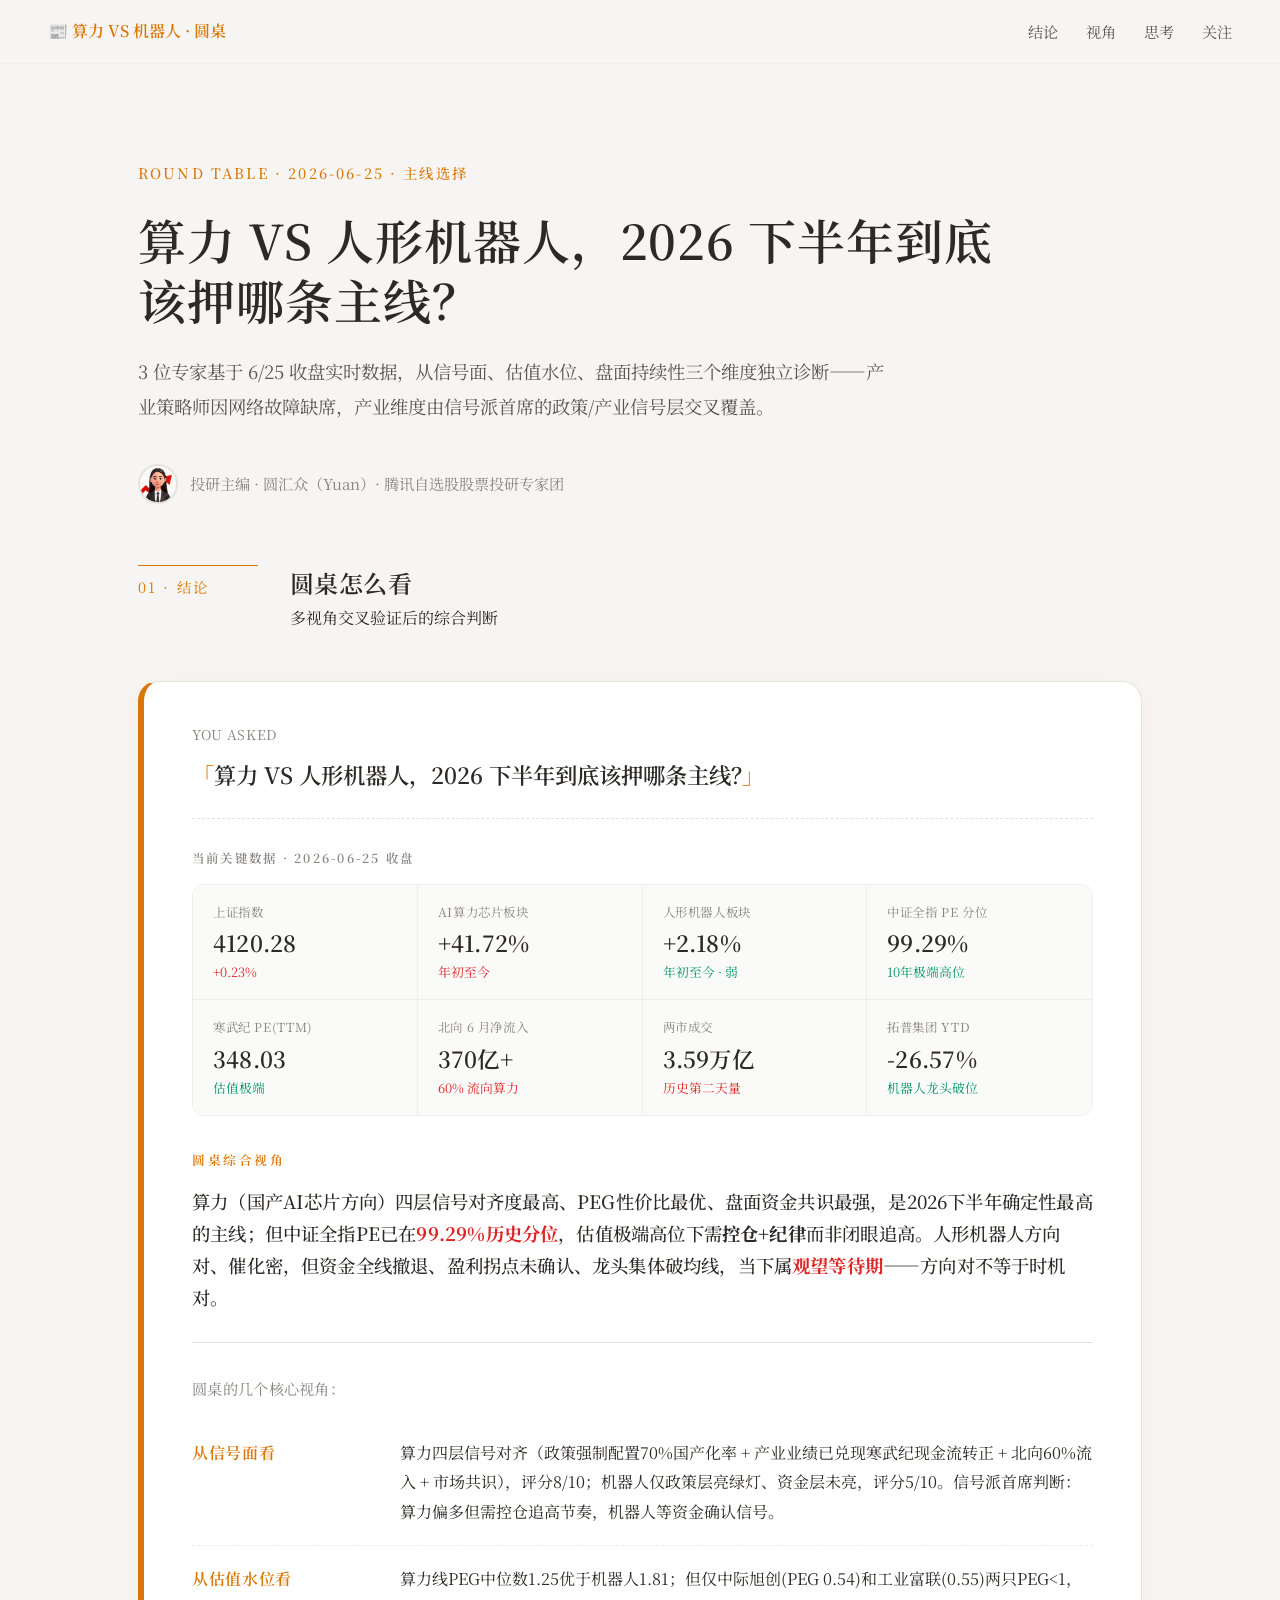
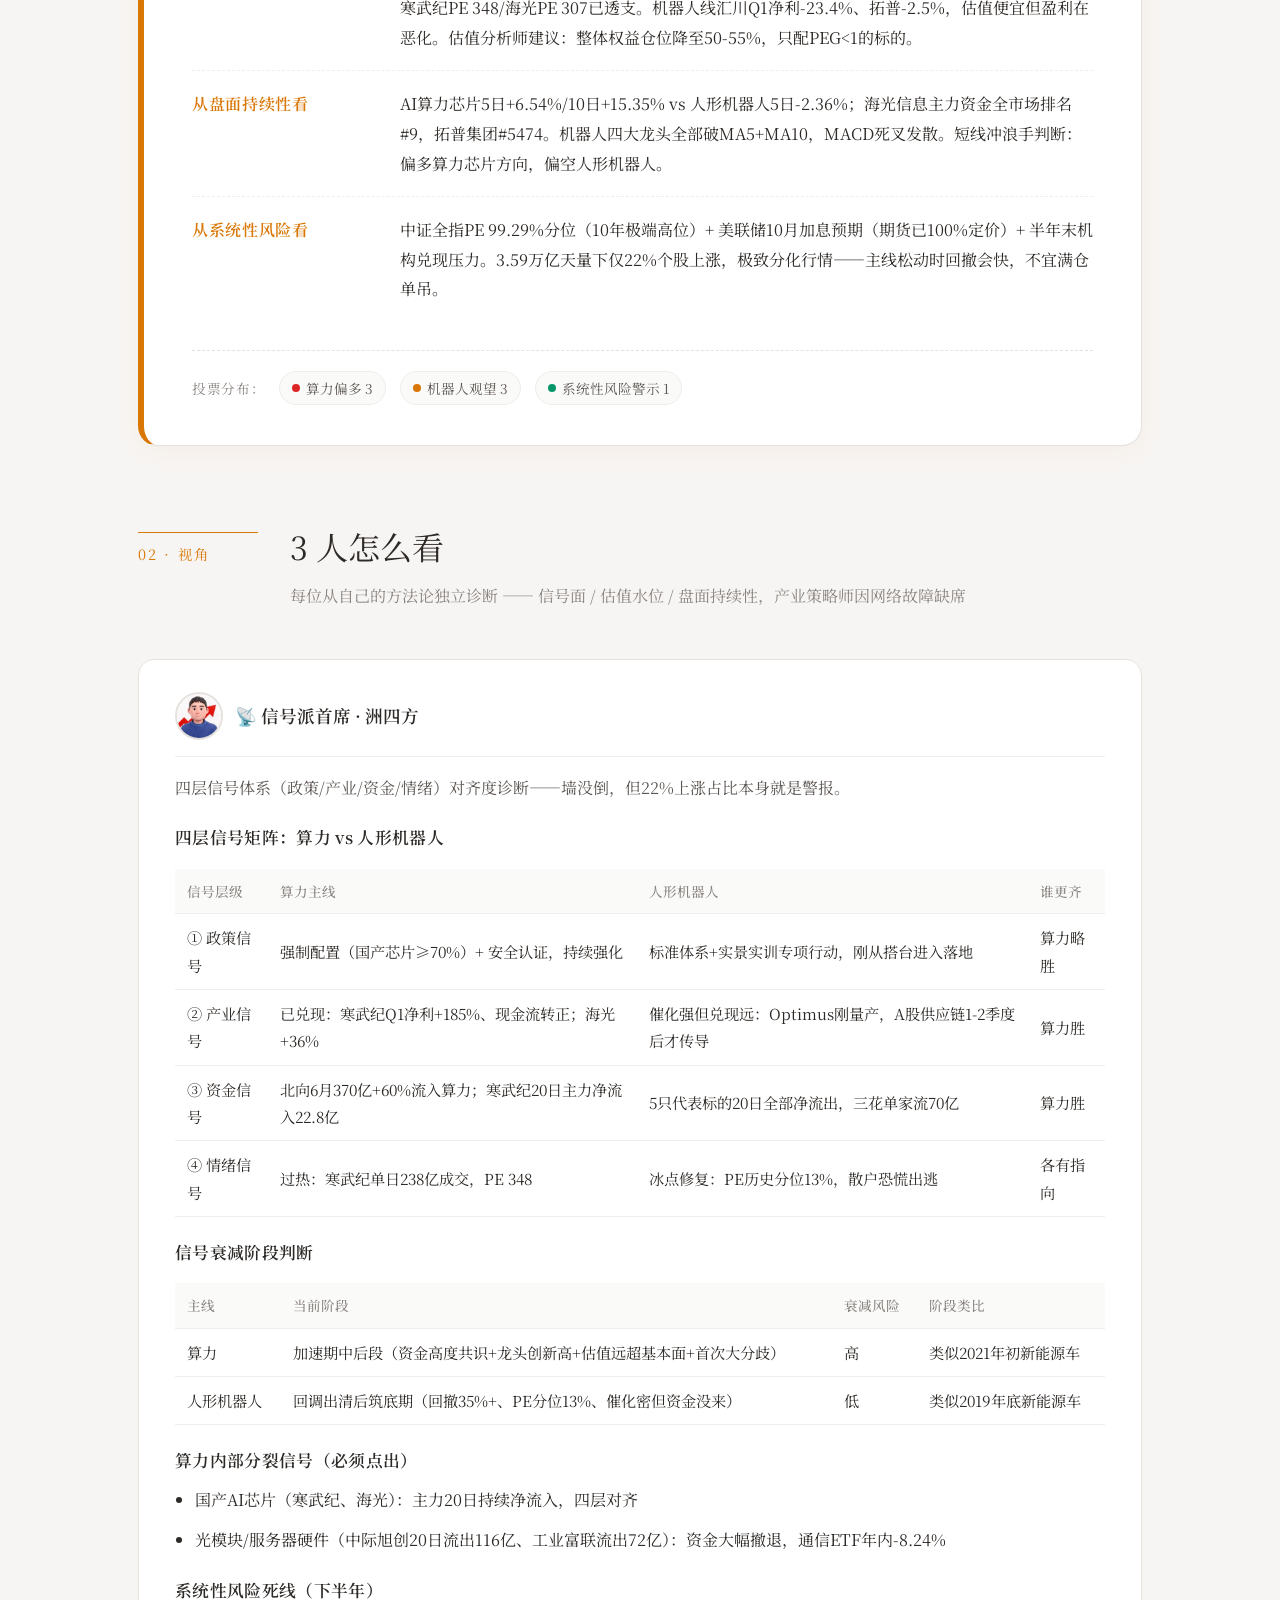
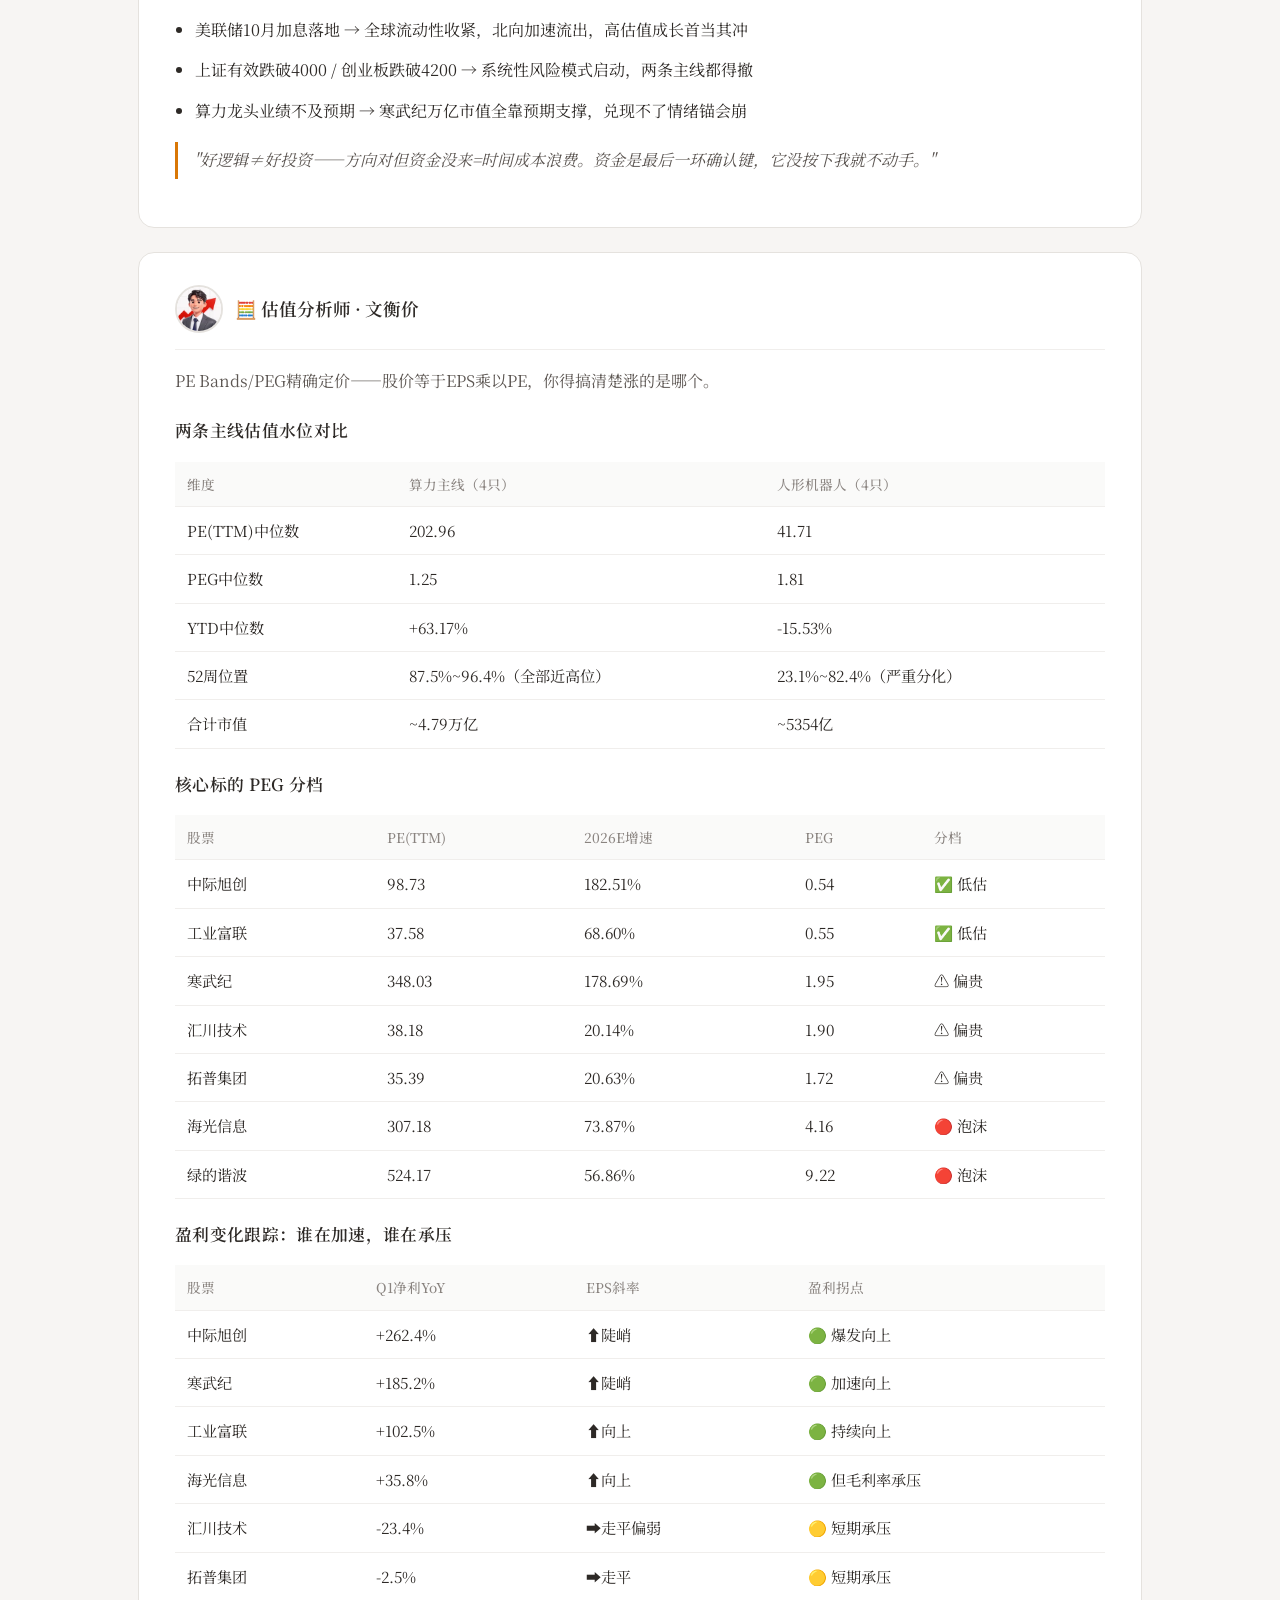
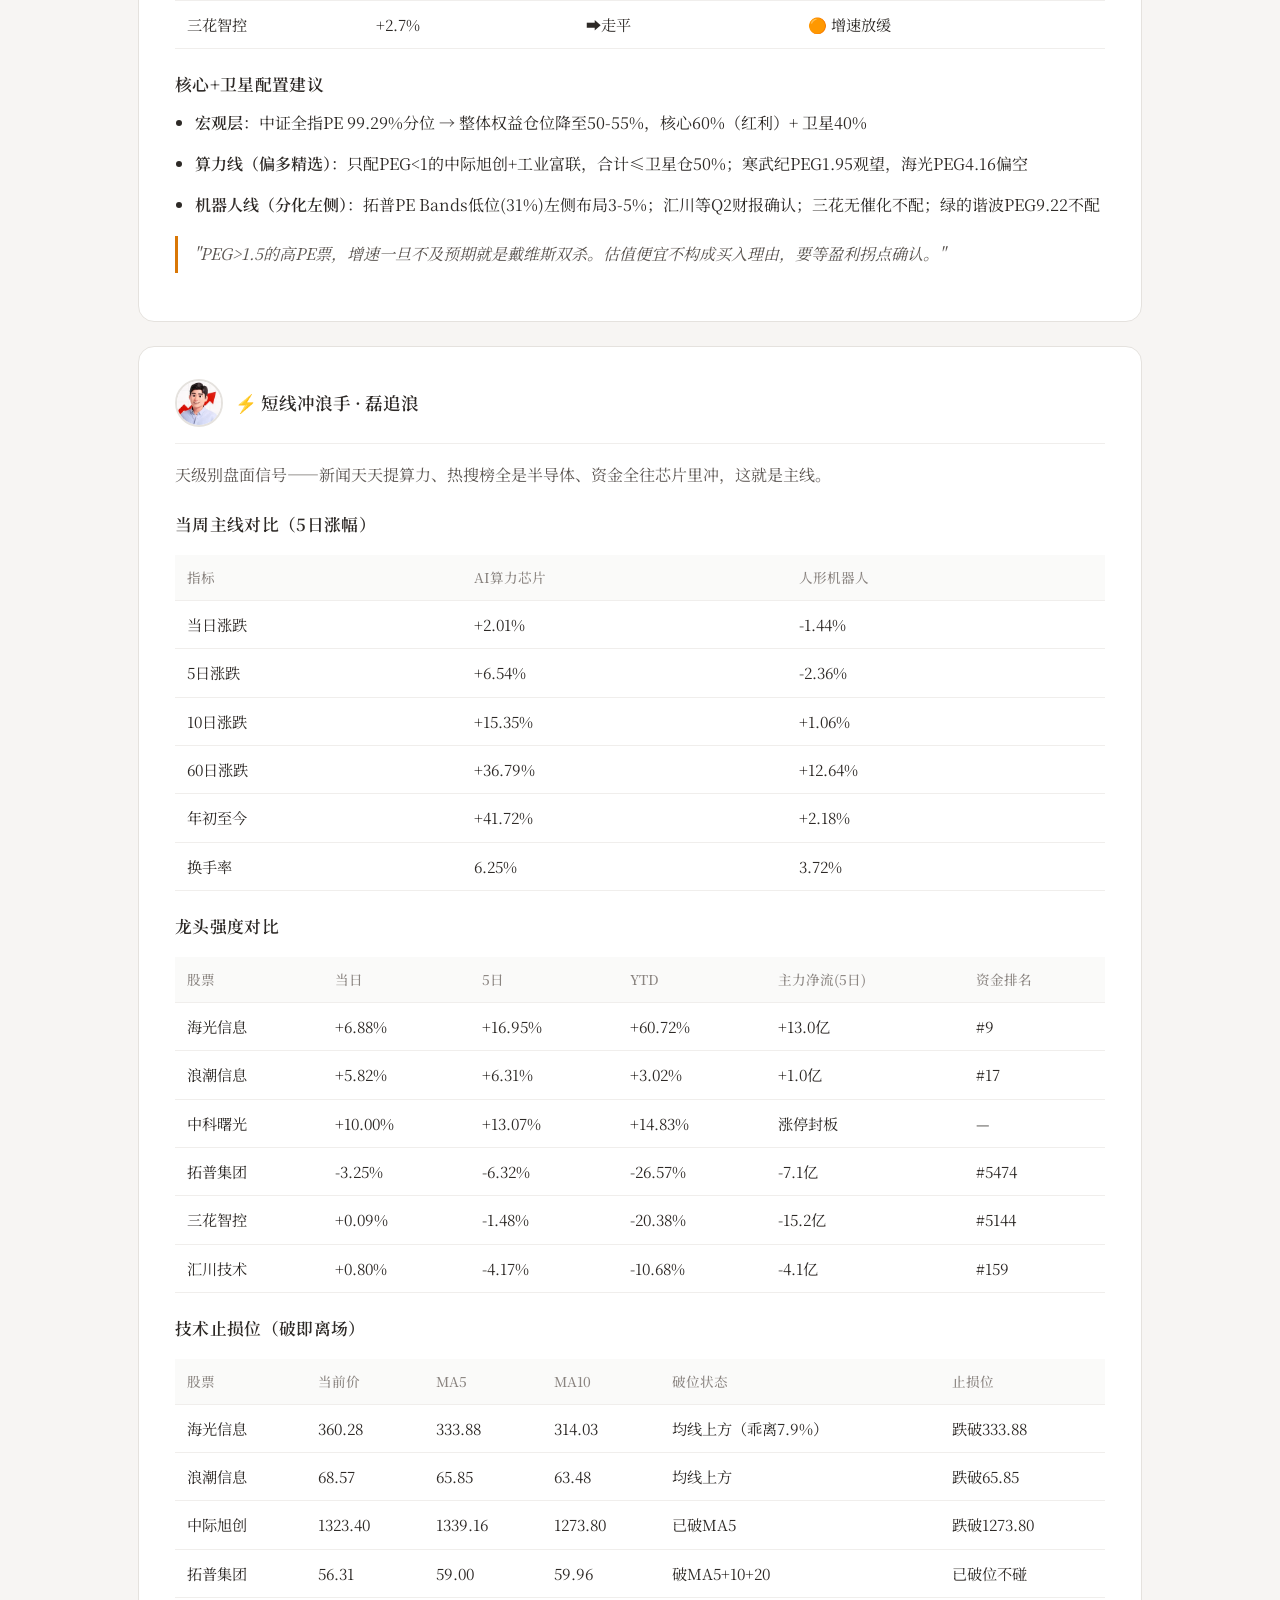
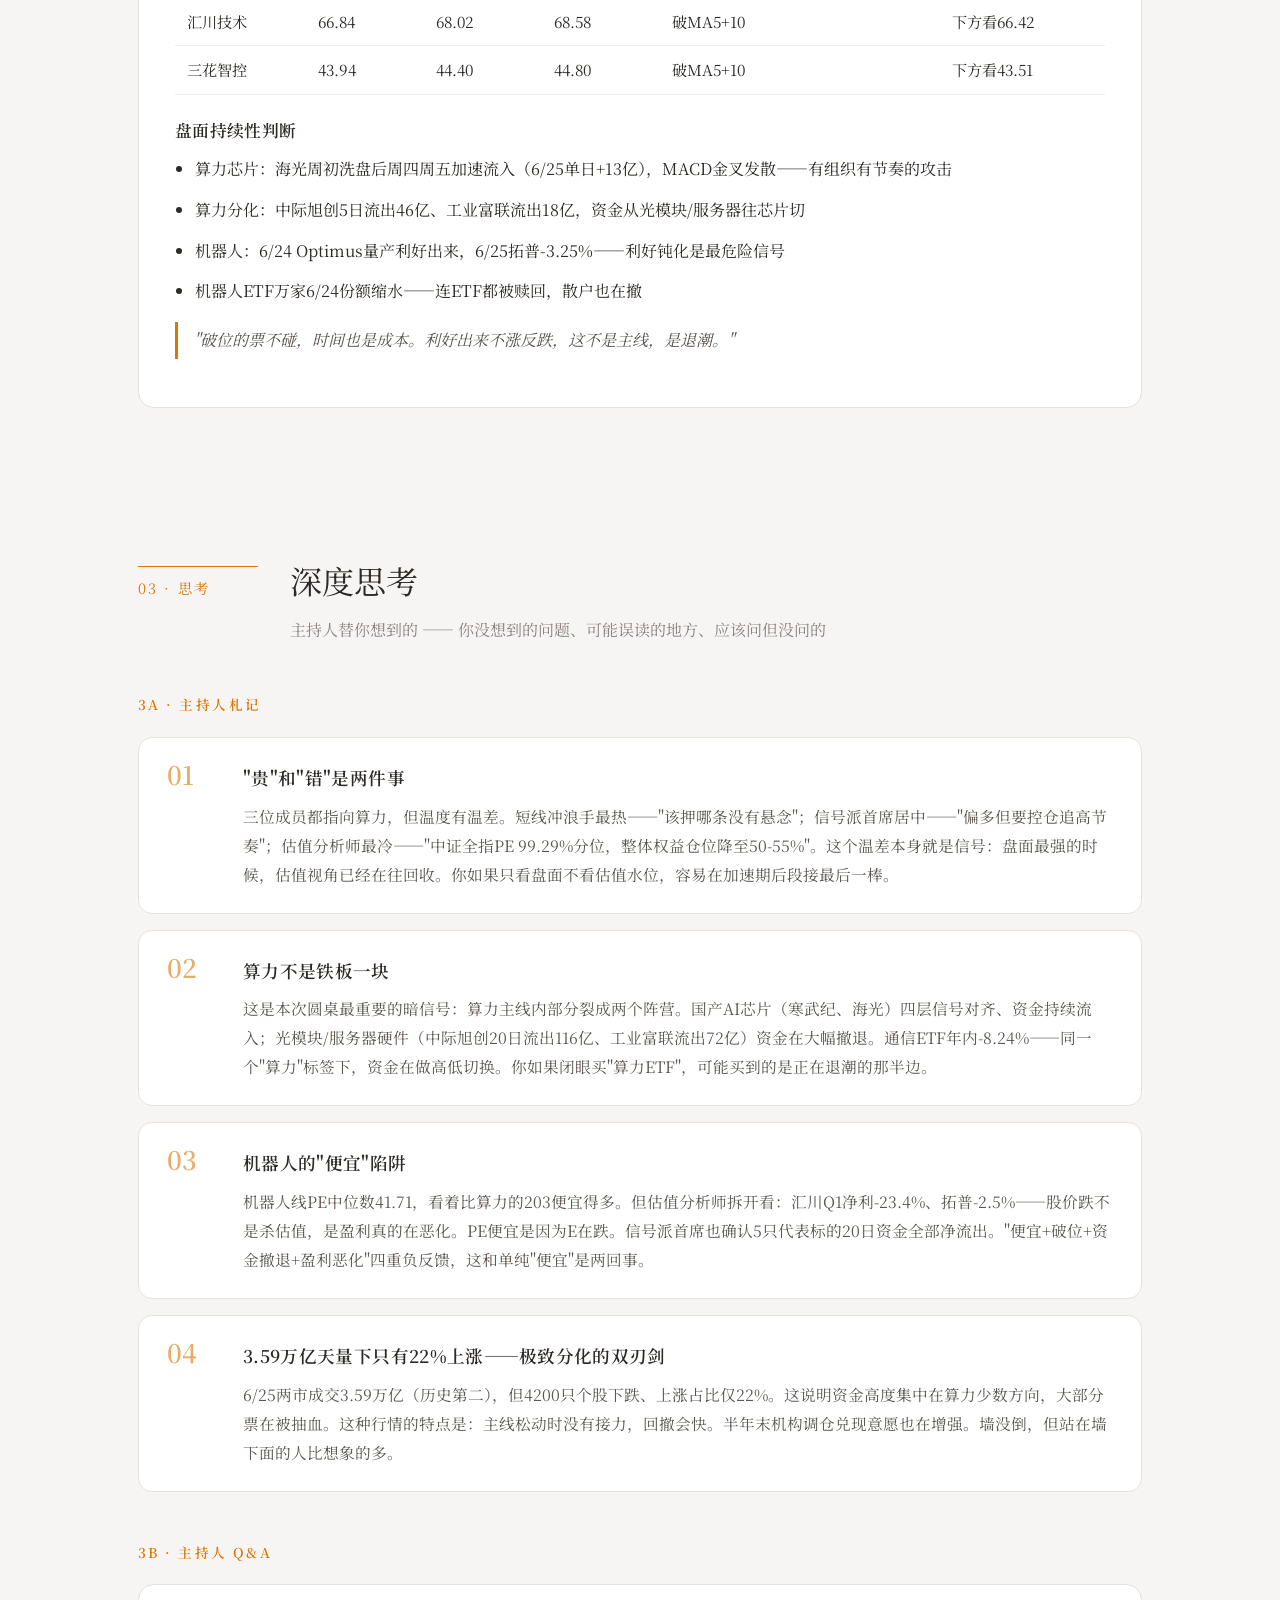
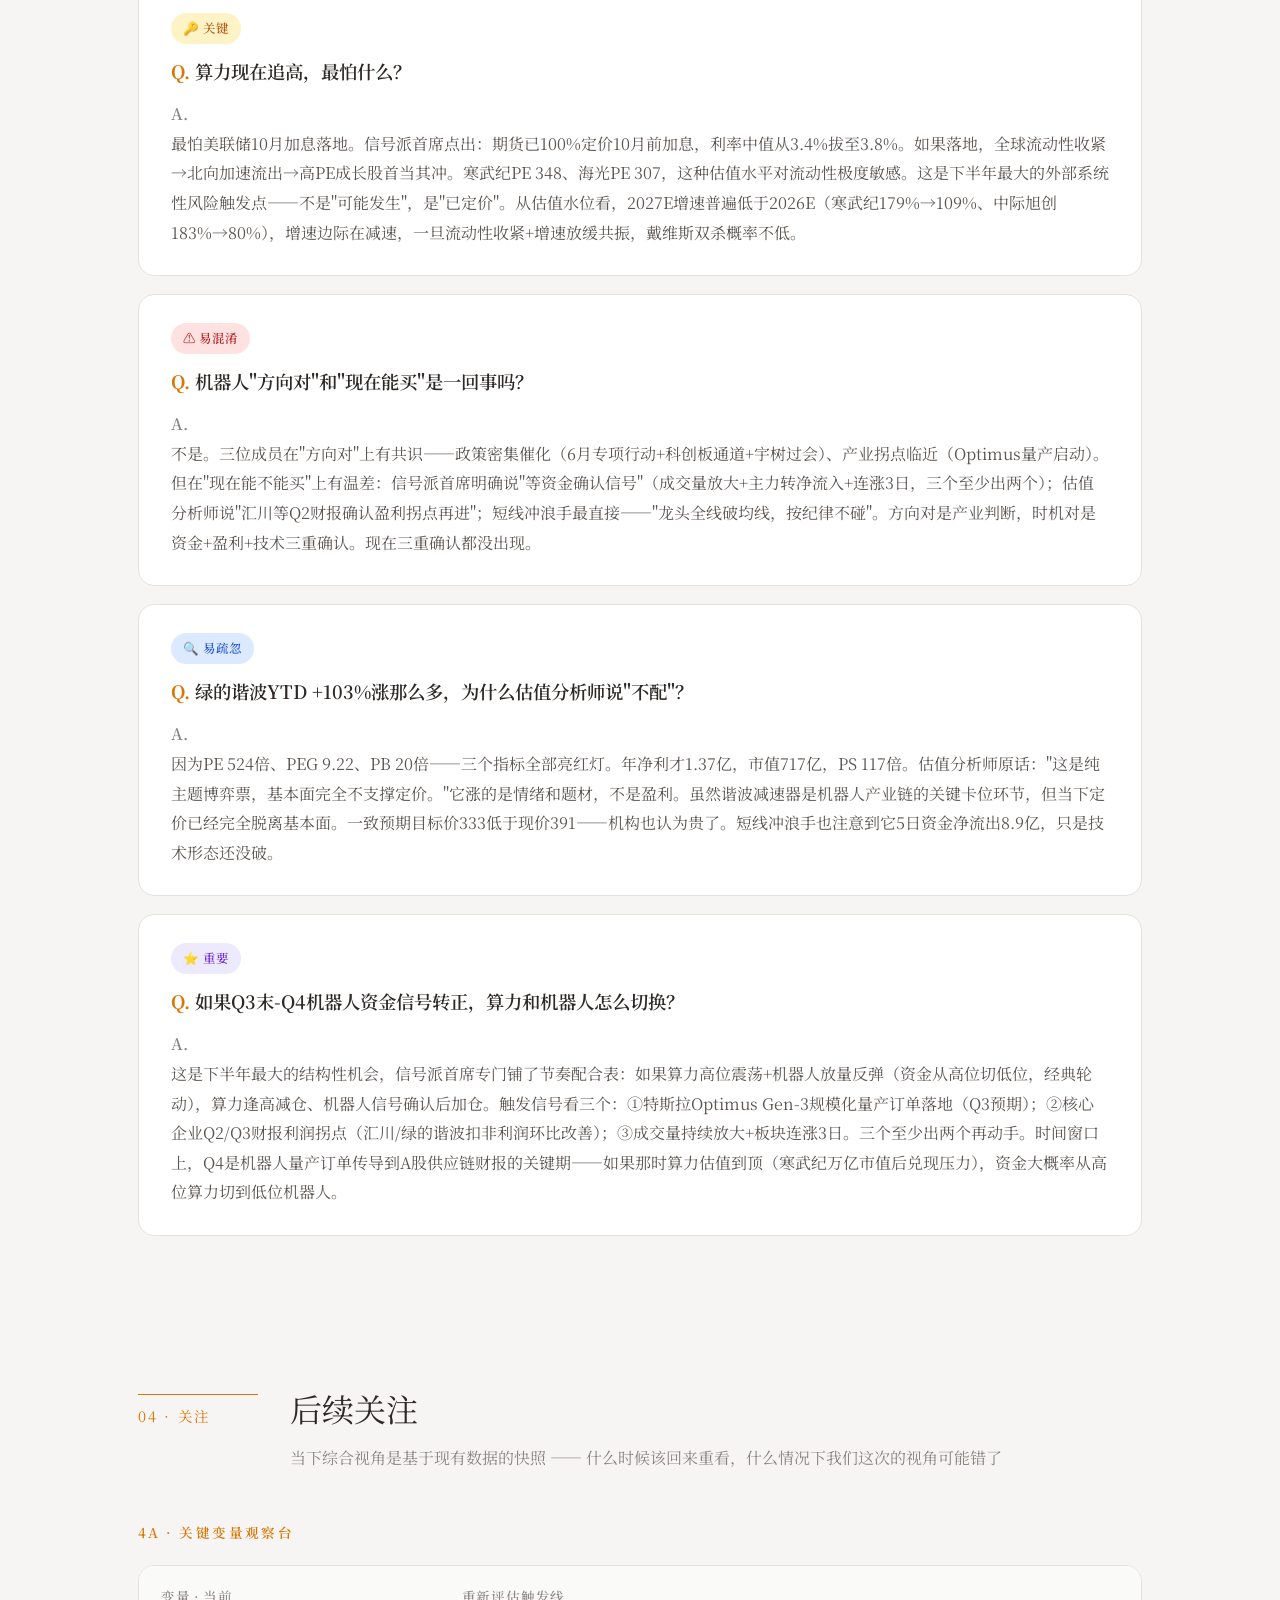
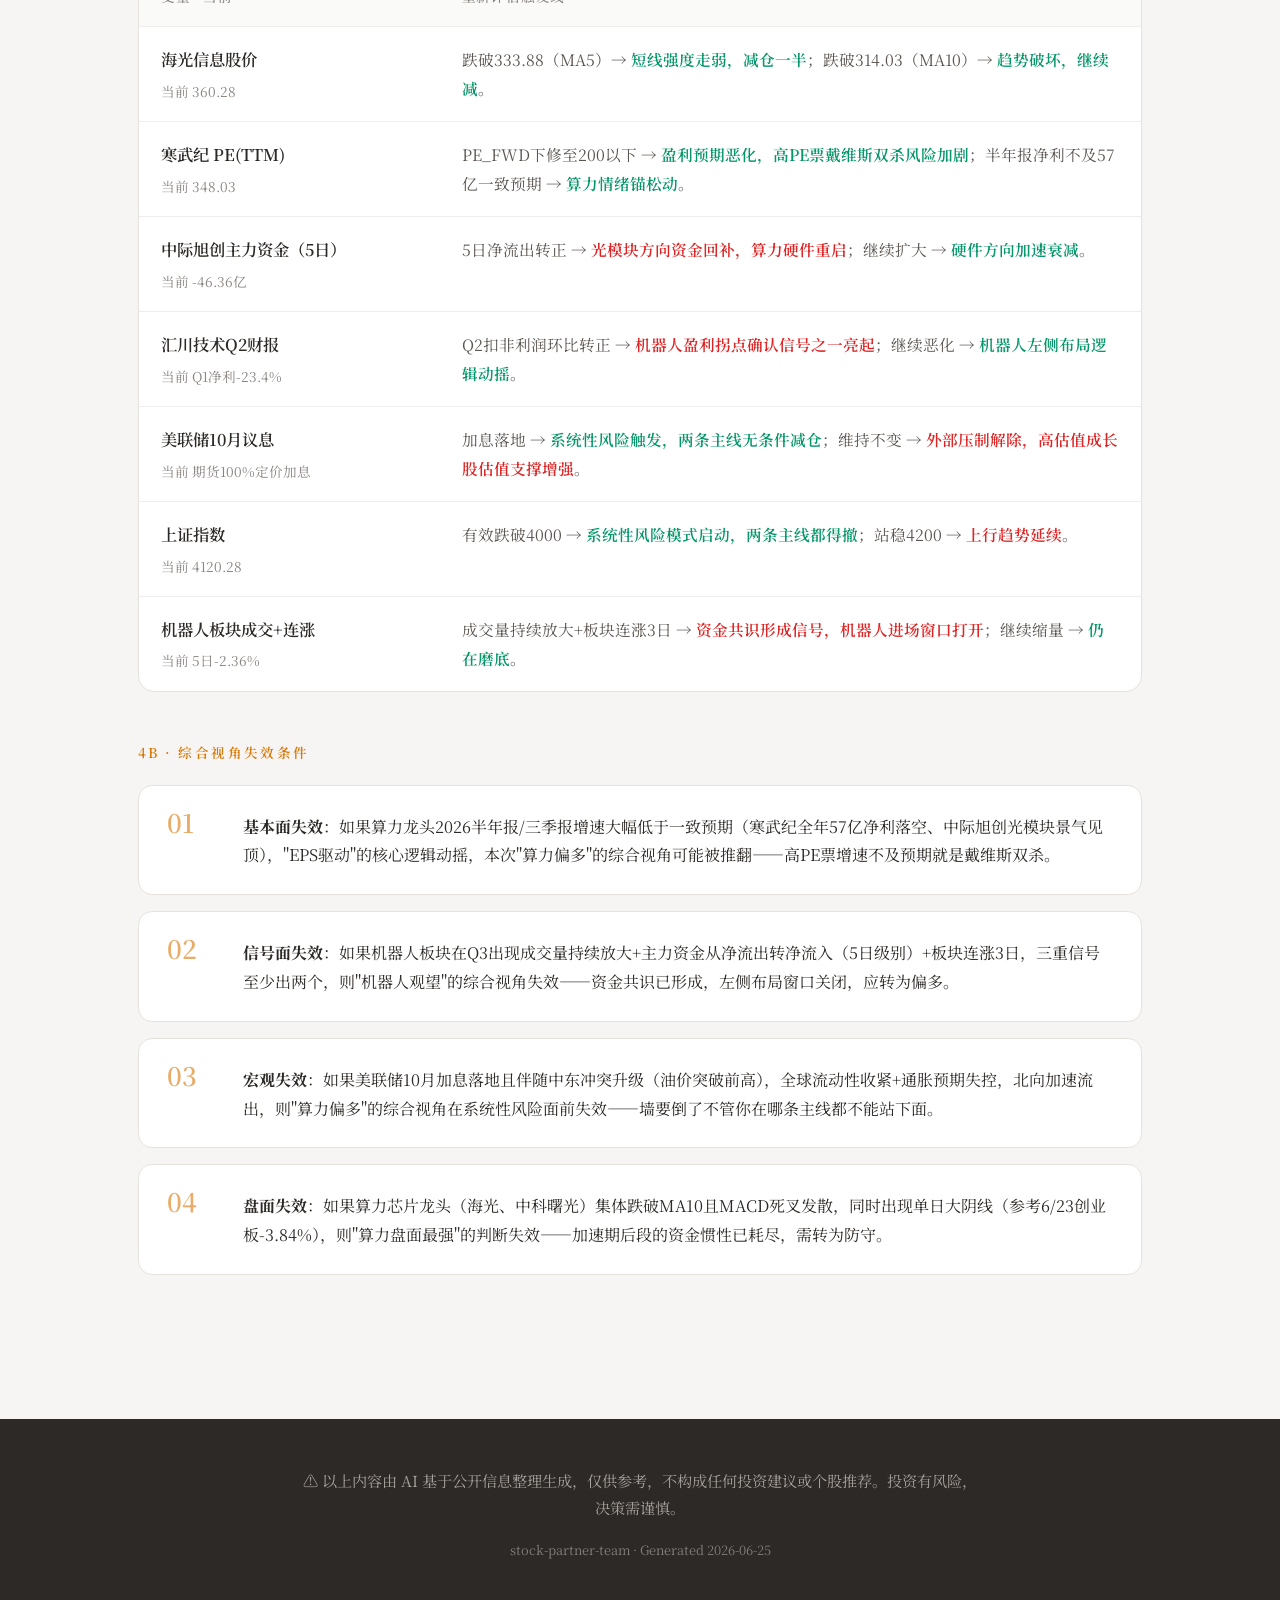
==== pages/2026-06-25-算力VS人形机器人.html @ c3ceaa8a "init: 投资研究分析聚合主站 - 配置驱动：config.json 管理页面元数据（标题/分类/标签/日期/路径） - sync-pages.py 同步外部 HTML 到 pages/ - 浅色研" ====
<!DOCTYPE html>
<html lang="zh-CN">
<head>
<meta charset="UTF-8">
<meta name="viewport" content="width=device-width, initial-scale=1.0">
<title>算力 VS 人形机器人 · 2026下半年主线</title>
<link href="https://fonts.googleapis.com/css2?family=Noto+Serif+SC:wght@400;500;600;700&display=swap" rel="stylesheet">
<style>
:root {
  --bg-primary: #F7F5F3; --bg-secondary: #FFFFFF; --bg-card: #FFFFFF;
  --bg-elevated: #FAFAF9; --bg-warm: #F5F2EE; --bg-dark: #2D2926;
  --text-primary: #2D2926; --text-secondary: #5C5652;
  --text-muted: #8A8480; --text-light: #A8A29E;
  --accent: #D97706; --accent-light: #FEF3C7; --accent-hover: #B45309;
  --border: #E5E2DE; --border-light: #F0EEEC;
  --red: #DC2626; --green: #059669; --gold: #D97706; --blue: #2563EB;
}
* { box-sizing: border-box; margin: 0; padding: 0; }
body {
  font-family: 'Noto Serif SC', 'Source Han Serif SC', 'Songti SC', Georgia, serif;
  background: var(--bg-primary); color: var(--text-primary);
  line-height: 1.8; font-size: 16px; -webkit-font-smoothing: antialiased;
}
h1, h2, h3, h4 { font-family: inherit; font-weight: 600; letter-spacing: 0.02em; }
a { color: var(--accent); text-decoration: none; }
a:hover { color: var(--accent-hover); }

.container { max-width: 1100px; margin: 0 auto; padding: 0 48px; }
.prose { max-width: 760px; margin: 0 auto; }
.prose p { font-size: 1.05rem; line-height: 1.9; margin-bottom: 20px; color: var(--text-primary); }
.section-head { max-width: 1100px; display: grid; grid-template-columns: 120px 1fr; gap: 32px; align-items: baseline; margin: 0 auto 48px; padding: 0 48px; }
.section-num { font-size: 0.9rem; color: var(--accent); letter-spacing: 0.15em; border-top: 1px solid var(--accent); padding-top: 8px; }
.section-title { font-size: 2rem; }
.section-lede { color: var(--text-muted); margin-top: 6px; font-size: 1rem; }
section { padding: 72px 0; }

/* ===== Nav ===== */
nav { position: sticky; top: 0; z-index: 100; height: 64px; display: flex; align-items: center; justify-content: space-between; padding: 0 48px; background: rgba(247,245,243,0.85); backdrop-filter: blur(12px); border-bottom: 1px solid var(--border-light); }
.nav-logo { font-weight: 600; font-size: 1rem; }
.nav-links { display: flex; gap: 28px; }
.nav-links a { color: var(--text-secondary); font-size: 0.95rem; }
.nav-links a:hover { color: var(--accent); }

/* ===== Hero ===== */
.hero { max-width: 1100px; margin: 0 auto; padding: 96px 48px 48px; }
.kicker { color: var(--accent); font-size: 0.9rem; letter-spacing: 0.15em; font-weight: 500; margin-bottom: 24px; }
.hero h1 { font-size: 3rem; line-height: 1.25; margin-bottom: 24px; max-width: 900px; }
.hero-dek { max-width: 760px; font-size: 1.15rem; color: var(--text-secondary); line-height: 1.9; margin-bottom: 40px; }
.host { display: inline-flex; align-items: center; gap: 12px; font-size: 0.95rem; color: var(--text-muted); }
.host img { width: 40px; height: 40px; border-radius: 50%; object-fit: cover; border: 2px solid var(--border); }

/* ===== Module 1 · Conclusion Card ===== */
.conclusion-wrap { max-width: 1100px; margin: 0 auto; padding: 0 48px; }
.conclusion-card {
  padding: 40px 48px;
  background: var(--bg-card); border: 1px solid var(--border);
  border-left: 6px solid var(--accent); border-radius: 20px;
  box-shadow: 0 4px 28px rgba(217, 119, 6, 0.06);
}
#conclusion { padding: 0; }
#conclusion .section-head { margin-bottom: 48px; }
.cc-question {
  font-size: 0.85rem; color: var(--text-muted); letter-spacing: 0.05em;
  margin-bottom: 8px; text-transform: uppercase;
}
.cc-question-text {
  font-size: 1.4rem; font-weight: 600; color: var(--text-primary);
  margin-bottom: 28px; padding-bottom: 24px; border-bottom: 1px dashed var(--border);
}
.cc-question-text::before { content: "「"; color: var(--accent); }
.cc-question-text::after { content: "」"; color: var(--accent); }

.cc-snapshot { margin-bottom: 32px; }
.cc-snapshot-label {
  font-size: 0.78rem; color: var(--text-muted); letter-spacing: 0.18em;
  font-weight: 600; margin-bottom: 14px; text-transform: uppercase;
}
.cc-snapshot-grid {
  display: grid; grid-template-columns: repeat(4, 1fr);
  background: var(--bg-elevated); border: 1px solid var(--border-light);
  border-radius: 12px; overflow: hidden;
}
.cc-snap-cell {
  padding: 16px 20px;
  border-right: 1px solid var(--border-light);
  border-bottom: 1px solid var(--border-light);
  background: var(--bg-elevated);
}
.cc-snap-cell:nth-child(4n) { border-right: none; }
.cc-snap-cell:nth-last-child(-n+4) { border-bottom: none; }
.cc-snap-cell-label {
  font-size: 0.78rem; color: var(--text-muted); letter-spacing: 0.05em;
  margin-bottom: 6px;
}
.cc-snap-cell-value {
  font-size: 1.4rem; font-weight: 600; color: var(--text-primary);
  font-variant-numeric: tabular-nums; line-height: 1.2;
  letter-spacing: 0.01em;
}
.cc-snap-cell-sub {
  font-size: 0.8rem; color: var(--text-muted); margin-top: 4px;
  font-variant-numeric: tabular-nums;
}
.cc-snap-up { color: var(--red); }
.cc-snap-down { color: var(--green); }

.cc-headline-label {
  font-size: 0.8rem; color: var(--accent); letter-spacing: 0.2em;
  font-weight: 600; margin-bottom: 14px; text-transform: uppercase;
}
.cc-headline {
  font-size: 1.15rem; font-weight: 500; color: var(--text-primary);
  letter-spacing: 0.01em; line-height: 1.75;
  margin-bottom: 32px; padding-bottom: 28px;
  border-bottom: 1px solid var(--border);
}
.cc-headline strong { font-weight: 700; color: var(--text-primary); }
.cc-headline em { font-style: normal; font-weight: 700; color: var(--red); }

.cc-actions-intro {
  font-size: 0.95rem; color: var(--text-muted); letter-spacing: 0.02em;
  margin-bottom: 18px;
}
.cc-actions {
  display: flex; flex-direction: column;
  margin-bottom: 28px;
}
.cc-action-row {
  display: grid; grid-template-columns: 180px 1fr;
  gap: 28px; padding: 18px 0; align-items: baseline;
  border-bottom: 1px dashed var(--border-light);
}
.cc-action-row:last-child { border-bottom: none; }
.cc-action-label {
  font-weight: 600; color: var(--accent); font-size: 1rem;
  letter-spacing: 0.04em;
}
.cc-action-detail {
  color: var(--text-primary); font-size: 1rem; line-height: 1.85;
}
.cc-action-detail strong { color: var(--text-primary); font-weight: 600; }

.cc-vote {
  display: flex; gap: 14px; flex-wrap: wrap; align-items: center;
  padding-top: 20px; border-top: 1px dashed var(--border);
}
.cc-vote-label { font-size: 0.85rem; color: var(--text-muted); letter-spacing: 0.05em; }
.cc-vote-tag {
  display: inline-flex; align-items: center; gap: 6px;
  font-size: 0.85rem; color: var(--text-secondary);
  padding: 4px 12px; background: var(--bg-elevated); border-radius: 999px;
  border: 1px solid var(--border-light);
}
.cc-vote-tag .dot { width: 8px; height: 8px; border-radius: 50%; }

/* ===== Module 2 · Voice Card ===== */
.voice-stack { max-width: 1100px; margin: 0 auto; padding: 0 48px; display: flex; flex-direction: column; gap: 24px; }
.voice-card { background: var(--bg-card); border: 1px solid var(--border); border-radius: 16px; padding: 32px 36px; min-width: 0; }
.voice-head { display: flex; align-items: center; gap: 12px; padding-bottom: 16px; margin-bottom: 16px; border-bottom: 1px solid var(--border-light); }
.voice-head img { width: 48px; height: 48px; border-radius: 50%; object-fit: cover; border: 2px solid var(--border); }
.voice-name { font-weight: 600; font-size: 1.1rem; flex: 1; }
.voice-card ol, .voice-card ul { padding-left: 20px; }
.voice-card li { margin-bottom: 12px; line-height: 1.8; }
.voice-card strong { color: var(--text-primary); font-weight: 600; }
.voice-card h4 { margin: 20px 0 10px; font-size: 1.05rem; color: var(--text-primary); }
.voice-card p { margin-bottom: 14px; line-height: 1.85; color: var(--text-secondary); }
.voice-card table { width: 100%; border-collapse: collapse; font-variant-numeric: tabular-nums; font-size: 0.95rem; margin: 16px 0; }
.voice-card th, .voice-card td { padding: 10px 12px; text-align: left; border-bottom: 1px solid var(--border-light); }
.voice-card th { color: var(--text-muted); font-weight: 500; background: var(--bg-elevated); font-size: 0.85rem; }
.voice-card .table-scroll { overflow-x: auto; margin: 16px 0; }
.voice-card .pull-quote { border-left: 3px solid var(--accent); padding: 4px 0 4px 16px; margin: 16px 0; color: var(--text-secondary); font-style: italic; }

/* ===== Module 3a · Notes List（主持人札记） ===== */
.notes-stack { max-width: 1100px; margin: 0 auto; padding: 0 48px; display: flex; flex-direction: column; gap: 16px; }
.note-item { background: var(--bg-card); border: 1px solid var(--border); border-radius: 14px; padding: 24px 28px; display: grid; grid-template-columns: 56px 1fr; gap: 20px; align-items: baseline; }
.note-num { font-size: 1.6rem; font-weight: 600; color: var(--accent); font-variant-numeric: tabular-nums; line-height: 1; opacity: 0.6; }
.note-body h4 { font-size: 1.1rem; margin-bottom: 8px; color: var(--text-primary); }
.note-body p { font-size: 0.98rem; line-height: 1.85; color: var(--text-secondary); margin: 0 0 12px; }
.note-body p:last-child { margin-bottom: 0; }
.note-body p strong { color: var(--text-primary); }

/* ===== Module 3b · Q&A Card（主持人 Q&A） ===== */
.qa-stack { max-width: 1100px; margin: 0 auto; padding: 0 48px; display: flex; flex-direction: column; gap: 18px; }
.qa-card { background: var(--bg-card); border: 1px solid var(--border); border-radius: 16px; padding: 28px 32px; }
.qa-tag { display: inline-flex; align-items: center; gap: 6px; font-size: 0.78rem; letter-spacing: 0.06em; padding: 4px 12px; border-radius: 999px; background: var(--bg-warm); color: var(--text-secondary); margin-bottom: 14px; font-weight: 500; }
.qa-tag.tag-key { background: #FEF3C7; color: #B45309; }
.qa-tag.tag-confuse { background: #FEE2E2; color: #B91C1C; }
.qa-tag.tag-miss { background: #DBEAFE; color: #1D4ED8; }
.qa-tag.tag-meta { background: #EDE9FE; color: #6D28D9; }
.qa-question { font-size: 1.15rem; font-weight: 600; color: var(--text-primary); margin-bottom: 14px; line-height: 1.5; }
.qa-question::before { content: "Q. "; color: var(--accent); font-weight: 700; }
.qa-answer { color: var(--text-secondary); font-size: 1rem; line-height: 1.85; }
.qa-answer::before { content: "A. "; color: var(--text-muted); font-weight: 600; margin-right: 4px; }
.qa-answer p { margin-bottom: 12px; }
.qa-answer p:last-child { margin-bottom: 0; }
.qa-answer strong { color: var(--text-primary); }

/* ===== Module 4 · Trigger Table（关键变量触发表） ===== */
.trigger-wrap { max-width: 1100px; margin: 0 auto; padding: 0 48px; }
.trigger-table { width: 100%; border-collapse: separate; border-spacing: 0; background: var(--bg-card); border: 1px solid var(--border); border-radius: 16px; overflow: hidden; font-variant-numeric: tabular-nums; }
.trigger-table th, .trigger-table td { padding: 18px 22px; text-align: left; border-bottom: 1px solid var(--border-light); vertical-align: top; }
.trigger-table tr:last-child td { border-bottom: none; }
.trigger-table th { background: var(--bg-elevated); color: var(--text-muted); font-size: 0.85rem; font-weight: 500; letter-spacing: 0.06em; text-transform: uppercase; }
.trigger-var { font-weight: 600; color: var(--text-primary); font-size: 1.02rem; min-width: 200px; }
.trigger-var .now { display: block; font-weight: 400; color: var(--text-muted); font-size: 0.85rem; margin-top: 4px; letter-spacing: 0; text-transform: none; }
.trigger-action { color: var(--text-secondary); font-size: 0.98rem; line-height: 1.85; }
.trigger-action strong { color: var(--text-primary); font-weight: 600; }
.trigger-action .up { color: var(--red); font-weight: 600; }
.trigger-action .down { color: var(--green); font-weight: 600; }

/* ===== Sub-section divider（用于 Module 3 内部 3a / 3b 分隔） ===== */
.subsection-label { max-width: 1100px; margin: 48px auto 20px; padding: 0 48px; font-size: 0.85rem; color: var(--accent); letter-spacing: 0.18em; text-transform: uppercase; font-weight: 600; }
.subsection-label:first-of-type { margin-top: 0; }

/* ===== Passage Card（兜底承接：4 模块外的非标内容） ===== */
.passage-card { background: var(--bg-card); border: 1px solid var(--border); border-radius: 16px; padding: 36px 40px; max-width: 1100px; margin: 0 auto 24px; }
.passage-card h3 { font-size: 1.3rem; margin-bottom: 16px; color: var(--text-primary); }
.passage-card h4 { font-size: 1.05rem; margin: 24px 0 10px; color: var(--text-primary); }
.passage-card p { font-size: 1rem; line-height: 1.9; margin-bottom: 16px; color: var(--text-secondary); }
.passage-card ul, .passage-card ol { padding-left: 22px; margin-bottom: 16px; }
.passage-card li { margin-bottom: 8px; line-height: 1.85; color: var(--text-secondary); }
.passage-card strong { color: var(--text-primary); font-weight: 600; }
.passage-card table { width: 100%; border-collapse: collapse; font-variant-numeric: tabular-nums; font-size: 0.95rem; margin: 16px 0 24px; }
.passage-card th, .passage-card td { padding: 12px 14px; text-align: left; border-bottom: 1px solid var(--border-light); vertical-align: top; }
.passage-card th { color: var(--text-muted); font-weight: 500; background: var(--bg-elevated); letter-spacing: 0.04em; font-size: 0.85rem; }

/* ===== Footer ===== */
footer { background: var(--bg-dark); color: var(--text-light); padding: 48px; text-align: center; margin-top: 72px; }
footer p { max-width: 680px; margin: 0 auto; font-size: 0.95rem; }
.footer-sub { margin-top: 16px; font-size: 0.8rem; color: var(--text-light); opacity: 0.7; }

/* ===== Responsive ===== */
@media (max-width: 900px) {
  .container, .voice-stack, .qa-stack, .trigger-wrap, .notes-stack, .subsection-label, .conclusion-wrap { padding-left: 24px; padding-right: 24px; }
  .hero { padding-left: 24px; padding-right: 24px; }
  .conclusion-card { padding: 28px 24px; }
  .cc-headline { font-size: 1.05rem; line-height: 1.7; }
  .cc-action-row { grid-template-columns: 1fr; gap: 6px; }
  .cc-snapshot-grid { grid-template-columns: repeat(2, 1fr); }
  .cc-snap-cell:nth-child(4n) { border-right: 1px solid var(--border-light); }
  .cc-snap-cell:nth-child(2n) { border-right: none; }
  .cc-snap-cell:nth-last-child(-n+4) { border-bottom: 1px solid var(--border-light); }
  .cc-snap-cell:nth-last-child(-n+2) { border-bottom: none; }
  .hero h1 { font-size: 2.2rem; }
  nav { padding: 0 24px; }
  .nav-links { display: none; }
  .voice-card, .passage-card { padding: 24px; }
  .qa-card { padding: 22px; }
  .trigger-table th, .trigger-table td { padding: 14px 14px; }
  .note-item { padding: 20px; grid-template-columns: 1fr; gap: 8px; }
  .section-head { padding: 0 24px; }
}
</style>
</head>
<body>

<nav>
  <a class="nav-logo">📰 算力 VS 机器人 · 圆桌</a>
  <div class="nav-links">
    <a href="#conclusion">结论</a>
    <a href="#voices">视角</a>
    <a href="#thinking">思考</a>
    <a href="#watch">关注</a>
  </div>
</nav>

<section class="hero">
  <div class="kicker">ROUND TABLE · 2026-06-25 · 主线选择</div>
  <h1>算力 VS 人形机器人，2026 下半年到底该押哪条主线？</h1>
  <div class="hero-dek">3 位专家基于 6/25 收盘实时数据，从信号面、估值水位、盘面持续性三个维度独立诊断——产业策略师因网络故障缺席，产业维度由信号派首席的政策/产业信号层交叉覆盖。</div>
  <div class="host">
    <img src="[data-uri]" alt="投研主编">
    <span>投研主编 · 圆汇众（Yuan）· 腾讯自选股股票投研专家团</span>
  </div>
</section>

<!-- ==================== 模块 1 · 结论卡 ==================== -->
<section id="conclusion">
  <div class="section-head">
    <div class="section-num">01 · 结论</div>
    <div><h2>圆桌怎么看</h2><p class="section-dek">多视角交叉验证后的综合判断</p></div>
  </div>
  <div class="conclusion-wrap">
    <div class="conclusion-card">

      <div class="cc-question">YOU ASKED</div>
      <div class="cc-question-text">算力 VS 人形机器人，2026 下半年到底该押哪条主线？</div>

      <div class="cc-snapshot">
        <div class="cc-snapshot-label">当前关键数据 · 2026-06-25 收盘</div>
        <div class="cc-snapshot-grid">
          <div class="cc-snap-cell">
            <div class="cc-snap-cell-label">上证指数</div>
            <div class="cc-snap-cell-value">4120.28</div>
            <div class="cc-snap-cell-sub cc-snap-up">+0.23%</div>
          </div>
          <div class="cc-snap-cell">
            <div class="cc-snap-cell-label">AI算力芯片板块</div>
            <div class="cc-snap-cell-value">+41.72%</div>
            <div class="cc-snap-cell-sub cc-snap-up">年初至今</div>
          </div>
          <div class="cc-snap-cell">
            <div class="cc-snap-cell-label">人形机器人板块</div>
            <div class="cc-snap-cell-value">+2.18%</div>
            <div class="cc-snap-cell-sub cc-snap-down">年初至今 · 弱</div>
          </div>
          <div class="cc-snap-cell">
            <div class="cc-snap-cell-label">中证全指 PE 分位</div>
            <div class="cc-snap-cell-value">99.29%</div>
            <div class="cc-snap-cell-sub cc-snap-down">10年极端高位</div>
          </div>
          <div class="cc-snap-cell">
            <div class="cc-snap-cell-label">寒武纪 PE(TTM)</div>
            <div class="cc-snap-cell-value">348.03</div>
            <div class="cc-snap-cell-sub cc-snap-down">估值极端</div>
          </div>
          <div class="cc-snap-cell">
            <div class="cc-snap-cell-label">北向 6 月净流入</div>
            <div class="cc-snap-cell-value">370亿+</div>
            <div class="cc-snap-cell-sub cc-snap-up">60% 流向算力</div>
          </div>
          <div class="cc-snap-cell">
            <div class="cc-snap-cell-label">两市成交</div>
            <div class="cc-snap-cell-value">3.59万亿</div>
            <div class="cc-snap-cell-sub cc-snap-up">历史第二天量</div>
          </div>
          <div class="cc-snap-cell">
            <div class="cc-snap-cell-label">拓普集团 YTD</div>
            <div class="cc-snap-cell-value">-26.57%</div>
            <div class="cc-snap-cell-sub cc-snap-down">机器人龙头破位</div>
          </div>
        </div>
      </div>

      <div class="cc-headline-label">圆桌综合视角</div>
      <div class="cc-headline">
        算力（国产AI芯片方向）四层信号对齐度最高、PEG性价比最优、盘面资金共识最强，是2026下半年确定性最高的主线；但中证全指PE已在<em>99.29%历史分位</em>，估值极端高位下需<strong>控仓+纪律</strong>而非闭眼追高。人形机器人方向对、催化密，但资金全线撤退、盈利拐点未确认、龙头集体破均线，当下属<em>观望等待期</em>——方向对不等于时机对。
      </div>

      <div class="cc-actions-intro">圆桌的几个核心视角：</div>
      <div class="cc-actions">
        <div class="cc-action-row">
          <div class="cc-action-label">从信号面看</div>
          <div class="cc-action-detail">算力四层信号对齐（政策强制配置70%国产化率 + 产业业绩已兑现寒武纪现金流转正 + 北向60%流入 + 市场共识），评分8/10；机器人仅政策层亮绿灯、资金层未亮，评分5/10。信号派首席判断：算力偏多但需控仓追高节奏，机器人等资金确认信号。</div>
        </div>
        <div class="cc-action-row">
          <div class="cc-action-label">从估值水位看</div>
          <div class="cc-action-detail">算力线PEG中位数1.25优于机器人1.81；但仅中际旭创(PEG 0.54)和工业富联(0.55)两只PEG&lt;1，寒武纪PE 348/海光PE 307已透支。机器人线汇川Q1净利-23.4%、拓普-2.5%，估值便宜但盈利在恶化。估值分析师建议：整体权益仓位降至50-55%，只配PEG&lt;1的标的。</div>
        </div>
        <div class="cc-action-row">
          <div class="cc-action-label">从盘面持续性看</div>
          <div class="cc-action-detail">AI算力芯片5日+6.54%/10日+15.35% vs 人形机器人5日-2.36%；海光信息主力资金全市场排名#9，拓普集团#5474。机器人四大龙头全部破MA5+MA10，MACD死叉发散。短线冲浪手判断：偏多算力芯片方向，偏空人形机器人。</div>
        </div>
        <div class="cc-action-row">
          <div class="cc-action-label">从系统性风险看</div>
          <div class="cc-action-detail">中证全指PE 99.29%分位（10年极端高位）+ 美联储10月加息预期（期货已100%定价）+ 半年末机构兑现压力。3.59万亿天量下仅22%个股上涨，极致分化行情——主线松动时回撤会快，不宜满仓单吊。</div>
        </div>
      </div>

      <div class="cc-vote">
        <span class="cc-vote-label">投票分布：</span>
        <span class="cc-vote-tag"><span class="dot" style="background:var(--red)"></span>算力偏多 3</span>
        <span class="cc-vote-tag"><span class="dot" style="background:var(--gold)"></span>机器人观望 3</span>
        <span class="cc-vote-tag"><span class="dot" style="background:var(--green)"></span>系统性风险警示 1</span>
      </div>

    </div>
  </div>
</section>

<!-- ==================== 模块 2 · 子专家观点 ==================== -->
<section id="voices">
  <div class="section-head">
    <div class="section-num">02 · 视角</div>
    <div>
      <div class="section-title">3 人怎么看</div>
      <div class="section-lede">每位从自己的方法论独立诊断 —— 信号面 / 估值水位 / 盘面持续性，产业策略师因网络故障缺席</div>
    </div>
  </div>

  <div class="voice-stack">

    <!-- ===== 信号派首席 ===== -->
    <article class="voice-card">
      <div class="voice-head">
        <img src="[data-uri]" alt="信号派首席">
        <div class="voice-name">📡 信号派首席 · 洲四方</div>
      </div>
      <p>四层信号体系（政策/产业/资金/情绪）对齐度诊断——墙没倒，但22%上涨占比本身就是警报。</p>

      <h4>四层信号矩阵：算力 vs 人形机器人</h4>
      <table>
        <thead><tr><th>信号层级</th><th>算力主线</th><th>人形机器人</th><th>谁更齐</th></tr></thead>
        <tbody>
          <tr><td>① 政策信号</td><td>强制配置（国产芯片≥70%）+ 安全认证，持续强化</td><td>标准体系+实景实训专项行动，刚从搭台进入落地</td><td>算力略胜</td></tr>
          <tr><td>② 产业信号</td><td>已兑现：寒武纪Q1净利+185%、现金流转正；海光+36%</td><td>催化强但兑现远：Optimus刚量产，A股供应链1-2季度后才传导</td><td>算力胜</td></tr>
          <tr><td>③ 资金信号</td><td>北向6月370亿+60%流入算力；寒武纪20日主力净流入22.8亿</td><td>5只代表标的20日全部净流出，三花单家流70亿</td><td>算力胜</td></tr>
          <tr><td>④ 情绪信号</td><td>过热：寒武纪单日238亿成交，PE 348</td><td>冰点修复：PE历史分位13%，散户恐慌出逃</td><td>各有指向</td></tr>
        </tbody>
      </table>

      <h4>信号衰减阶段判断</h4>
      <table>
        <thead><tr><th>主线</th><th>当前阶段</th><th>衰减风险</th><th>阶段类比</th></tr></thead>
        <tbody>
          <tr><td>算力</td><td>加速期中后段（资金高度共识+龙头创新高+估值远超基本面+首次大分歧）</td><td><span class="down">高</span></td><td>类似2021年初新能源车</td></tr>
          <tr><td>人形机器人</td><td>回调出清后筑底期（回撤35%+、PE分位13%、催化密但资金没来）</td><td><span class="up">低</span></td><td>类似2019年底新能源车</td></tr>
        </tbody>
      </table>

      <h4>算力内部分裂信号（必须点出）</h4>
      <ul>
        <li>国产AI芯片（寒武纪、海光）：主力20日持续净流入，四层对齐</li>
        <li>光模块/服务器硬件（中际旭创20日流出116亿、工业富联流出72亿）：资金大幅撤退，通信ETF年内-8.24%</li>
      </ul>

      <h4>系统性风险死线（下半年）</h4>
      <ul>
        <li>美联储10月加息落地 → 全球流动性收紧，北向加速流出，高估值成长首当其冲</li>
        <li>上证有效跌破4000 / 创业板跌破4200 → 系统性风险模式启动，两条主线都得撤</li>
        <li>算力龙头业绩不及预期 → 寒武纪万亿市值全靠预期支撑，兑现不了情绪锚会崩</li>
      </ul>

      <div class="pull-quote">"好逻辑≠好投资——方向对但资金没来=时间成本浪费。资金是最后一环确认键，它没按下我就不动手。"</div>
    </article>

    <!-- ===== 估值分析师 ===== -->
    <article class="voice-card">
      <div class="voice-head">
        <img src="[data-uri]" alt="估值分析师">
        <div class="voice-name">🧮 估值分析师 · 文衡价</div>
      </div>
      <p>PE Bands/PEG精确定价——股价等于EPS乘以PE，你得搞清楚涨的是哪个。</p>

      <h4>两条主线估值水位对比</h4>
      <table>
        <thead><tr><th>维度</th><th>算力主线（4只）</th><th>人形机器人（4只）</th></tr></thead>
        <tbody>
          <tr><td>PE(TTM)中位数</td><td>202.96</td><td>41.71</td></tr>
          <tr><td>PEG中位数</td><td><span class="up">1.25</span></td><td>1.81</td></tr>
          <tr><td>YTD中位数</td><td>+63.17%</td><td><span class="down">-15.53%</span></td></tr>
          <tr><td>52周位置</td><td>87.5%~96.4%（全部近高位）</td><td>23.1%~82.4%（严重分化）</td></tr>
          <tr><td>合计市值</td><td>~4.79万亿</td><td>~5354亿</td></tr>
        </tbody>
      </table>

      <h4>核心标的 PEG 分档</h4>
      <table>
        <thead><tr><th>股票</th><th>PE(TTM)</th><th>2026E增速</th><th>PEG</th><th>分档</th></tr></thead>
        <tbody>
          <tr><td>中际旭创</td><td>98.73</td><td>182.51%</td><td><span class="up">0.54</span></td><td>✅ 低估</td></tr>
          <tr><td>工业富联</td><td>37.58</td><td>68.60%</td><td><span class="up">0.55</span></td><td>✅ 低估</td></tr>
          <tr><td>寒武纪</td><td>348.03</td><td>178.69%</td><td>1.95</td><td>⚠️ 偏贵</td></tr>
          <tr><td>汇川技术</td><td>38.18</td><td>20.14%</td><td>1.90</td><td>⚠️ 偏贵</td></tr>
          <tr><td>拓普集团</td><td>35.39</td><td>20.63%</td><td>1.72</td><td>⚠️ 偏贵</td></tr>
          <tr><td>海光信息</td><td>307.18</td><td>73.87%</td><td><span class="down">4.16</span></td><td>🔴 泡沫</td></tr>
          <tr><td>绿的谐波</td><td>524.17</td><td>56.86%</td><td><span class="down">9.22</span></td><td>🔴 泡沫</td></tr>
        </tbody>
      </table>

      <h4>盈利变化跟踪：谁在加速，谁在承压</h4>
      <table>
        <thead><tr><th>股票</th><th>Q1净利YoY</th><th>EPS斜率</th><th>盈利拐点</th></tr></thead>
        <tbody>
          <tr><td>中际旭创</td><td><span class="up">+262.4%</span></td><td>⬆️陡峭</td><td>🟢 爆发向上</td></tr>
          <tr><td>寒武纪</td><td><span class="up">+185.2%</span></td><td>⬆️陡峭</td><td>🟢 加速向上</td></tr>
          <tr><td>工业富联</td><td><span class="up">+102.5%</span></td><td>⬆️向上</td><td>🟢 持续向上</td></tr>
          <tr><td>海光信息</td><td>+35.8%</td><td>⬆️向上</td><td>🟢 但毛利率承压</td></tr>
          <tr><td>汇川技术</td><td><span class="down">-23.4%</span></td><td>➡️走平偏弱</td><td>🟡 短期承压</td></tr>
          <tr><td>拓普集团</td><td><span class="down">-2.5%</span></td><td>➡️走平</td><td>🟡 短期承压</td></tr>
          <tr><td>三花智控</td><td>+2.7%</td><td>➡️走平</td><td>🟠 增速放缓</td></tr>
        </tbody>
      </table>

      <h4>核心+卫星配置建议</h4>
      <ul>
        <li><strong>宏观层</strong>：中证全指PE 99.29%分位 → 整体权益仓位降至50-55%，核心60%（红利）+ 卫星40%</li>
        <li><strong>算力线（偏多精选）</strong>：只配PEG&lt;1的中际旭创+工业富联，合计≤卫星仓50%；寒武纪PEG1.95观望，海光PEG4.16偏空</li>
        <li><strong>机器人线（分化左侧）</strong>：拓普PE Bands低位(31%)左侧布局3-5%；汇川等Q2财报确认；三花无催化不配；绿的谐波PEG9.22不配</li>
      </ul>

      <div class="pull-quote">"PEG&gt;1.5的高PE票，增速一旦不及预期就是戴维斯双杀。估值便宜不构成买入理由，要等盈利拐点确认。"</div>
    </article>

    <!-- ===== 短线冲浪手 ===== -->
    <article class="voice-card">
      <div class="voice-head">
        <img src="[data-uri]" alt="短线冲浪手">
        <div class="voice-name">⚡ 短线冲浪手 · 磊追浪</div>
      </div>
      <p>天级别盘面信号——新闻天天提算力、热搜榜全是半导体、资金全往芯片里冲，这就是主线。</p>

      <h4>当周主线对比（5日涨幅）</h4>
      <table>
        <thead><tr><th>指标</th><th>AI算力芯片</th><th>人形机器人</th></tr></thead>
        <tbody>
          <tr><td>当日涨跌</td><td><span class="up">+2.01%</span></td><td><span class="down">-1.44%</span></td></tr>
          <tr><td>5日涨跌</td><td><span class="up">+6.54%</span></td><td><span class="down">-2.36%</span></td></tr>
          <tr><td>10日涨跌</td><td><span class="up">+15.35%</span></td><td>+1.06%</td></tr>
          <tr><td>60日涨跌</td><td><span class="up">+36.79%</span></td><td>+12.64%</td></tr>
          <tr><td>年初至今</td><td><span class="up">+41.72%</span></td><td>+2.18%</td></tr>
          <tr><td>换手率</td><td><span class="up">6.25%</span></td><td>3.72%</td></tr>
        </tbody>
      </table>

      <h4>龙头强度对比</h4>
      <table>
        <thead><tr><th>股票</th><th>当日</th><th>5日</th><th>YTD</th><th>主力净流(5日)</th><th>资金排名</th></tr></thead>
        <tbody>
          <tr><td>海光信息</td><td><span class="up">+6.88%</span></td><td><span class="up">+16.95%</span></td><td>+60.72%</td><td><span class="up">+13.0亿</span></td><td><span class="up">#9</span></td></tr>
          <tr><td>浪潮信息</td><td><span class="up">+5.82%</span></td><td>+6.31%</td><td>+3.02%</td><td><span class="up">+1.0亿</span></td><td><span class="up">#17</span></td></tr>
          <tr><td>中科曙光</td><td><span class="up">+10.00%</span></td><td><span class="up">+13.07%</span></td><td>+14.83%</td><td>涨停封板</td><td>—</td></tr>
          <tr><td>拓普集团</td><td><span class="down">-3.25%</span></td><td><span class="down">-6.32%</span></td><td><span class="down">-26.57%</span></td><td><span class="down">-7.1亿</span></td><td><span class="down">#5474</span></td></tr>
          <tr><td>三花智控</td><td>+0.09%</td><td><span class="down">-1.48%</span></td><td><span class="down">-20.38%</span></td><td><span class="down">-15.2亿</span></td><td>#5144</td></tr>
          <tr><td>汇川技术</td><td>+0.80%</td><td><span class="down">-4.17%</span></td><td><span class="down">-10.68%</span></td><td><span class="down">-4.1亿</span></td><td>#159</td></tr>
        </tbody>
      </table>

      <h4>技术止损位（破即离场）</h4>
      <table>
        <thead><tr><th>股票</th><th>当前价</th><th>MA5</th><th>MA10</th><th>破位状态</th><th>止损位</th></tr></thead>
        <tbody>
          <tr><td>海光信息</td><td>360.28</td><td>333.88</td><td>314.03</td><td>均线上方（乖离7.9%）</td><td>跌破333.88</td></tr>
          <tr><td>浪潮信息</td><td>68.57</td><td>65.85</td><td>63.48</td><td>均线上方</td><td>跌破65.85</td></tr>
          <tr><td>中际旭创</td><td>1323.40</td><td>1339.16</td><td>1273.80</td><td><span class="down">已破MA5</span></td><td>跌破1273.80</td></tr>
          <tr><td>拓普集团</td><td>56.31</td><td>59.00</td><td>59.96</td><td><span class="down">破MA5+10+20</span></td><td>已破位不碰</td></tr>
          <tr><td>汇川技术</td><td>66.84</td><td>68.02</td><td>68.58</td><td><span class="down">破MA5+10</span></td><td>下方看66.42</td></tr>
          <tr><td>三花智控</td><td>43.94</td><td>44.40</td><td>44.80</td><td><span class="down">破MA5+10</span></td><td>下方看43.51</td></tr>
        </tbody>
      </table>

      <h4>盘面持续性判断</h4>
      <ul>
        <li>算力芯片：海光周初洗盘后周四周五加速流入（6/25单日+13亿），MACD金叉发散——有组织有节奏的攻击</li>
        <li>算力分化：中际旭创5日流出46亿、工业富联流出18亿，资金从光模块/服务器往芯片切</li>
        <li>机器人：6/24 Optimus量产利好出来，6/25拓普-3.25%——利好钝化是最危险信号</li>
        <li>机器人ETF万家6/24份额缩水——连ETF都被赎回，散户也在撤</li>
      </ul>

      <div class="pull-quote">"破位的票不碰，时间也是成本。利好出来不涨反跌，这不是主线，是退潮。"</div>
    </article>

  </div>
</section>

<!-- ==================== 模块 3 · 深度思考 ==================== -->
<section id="thinking">
  <div class="section-head">
    <div class="section-num">03 · 思考</div>
    <div>
      <div class="section-title">深度思考</div>
      <div class="section-lede">主持人替你想到的 —— 你没想到的问题、可能误读的地方、应该问但没问的</div>
    </div>
  </div>

  <div class="subsection-label">3a · 主持人札记</div>
  <div class="notes-stack">
    <article class="note-item">
      <div class="note-num">01</div>
      <div class="note-body">
        <h4>"贵"和"错"是两件事</h4>
        <p>三位成员都指向算力，但温度有温差。短线冲浪手最热——"该押哪条没有悬念"；信号派首席居中——"偏多但要控仓追高节奏"；估值分析师最冷——"中证全指PE 99.29%分位，整体权益仓位降至50-55%"。这个温差本身就是信号：盘面最强的时候，估值视角已经在往回收。你如果只看盘面不看估值水位，容易在加速期后段接最后一棒。</p>
      </div>
    </article>
    <article class="note-item">
      <div class="note-num">02</div>
      <div class="note-body">
        <h4>算力不是铁板一块</h4>
        <p>这是本次圆桌最重要的暗信号：算力主线内部分裂成两个阵营。国产AI芯片（寒武纪、海光）四层信号对齐、资金持续流入；光模块/服务器硬件（中际旭创20日流出116亿、工业富联流出72亿）资金在大幅撤退。通信ETF年内-8.24%——同一个"算力"标签下，资金在做高低切换。你如果闭眼买"算力ETF"，可能买到的是正在退潮的那半边。</p>
      </div>
    </article>
    <article class="note-item">
      <div class="note-num">03</div>
      <div class="note-body">
        <h4>机器人的"便宜"陷阱</h4>
        <p>机器人线PE中位数41.71，看着比算力的203便宜得多。但估值分析师拆开看：汇川Q1净利-23.4%、拓普-2.5%——股价跌不是杀估值，是盈利真的在恶化。PE便宜是因为E在跌。信号派首席也确认5只代表标的20日资金全部净流出。"便宜+破位+资金撤退+盈利恶化"四重负反馈，这和单纯"便宜"是两回事。</p>
      </div>
    </article>
    <article class="note-item">
      <div class="note-num">04</div>
      <div class="note-body">
        <h4>3.59万亿天量下只有22%上涨——极致分化的双刃剑</h4>
        <p>6/25两市成交3.59万亿（历史第二），但4200只个股下跌、上涨占比仅22%。这说明资金高度集中在算力少数方向，大部分票在被抽血。这种行情的特点是：主线松动时没有接力，回撤会快。半年末机构调仓兑现意愿也在增强。墙没倒，但站在墙下面的人比想象的多。</p>
      </div>
    </article>
  </div>

  <div class="subsection-label">3b · 主持人 Q&amp;A</div>
  <div class="qa-stack">
    <article class="qa-card">
      <span class="qa-tag tag-key">🔑 关键</span>
      <div class="qa-question">算力现在追高，最怕什么？</div>
      <div class="qa-answer">
        <p>最怕美联储10月加息落地。信号派首席点出：期货已100%定价10月前加息，利率中值从3.4%拔至3.8%。如果落地，全球流动性收紧→北向加速流出→高PE成长股首当其冲。寒武纪PE 348、海光PE 307，这种估值水平对流动性极度敏感。这是下半年最大的外部系统性风险触发点——不是"可能发生"，是"已定价"。从估值水位看，2027E增速普遍低于2026E（寒武纪179%→109%、中际旭创183%→80%），增速边际在减速，一旦流动性收紧+增速放缓共振，戴维斯双杀概率不低。</p>
      </div>
    </article>
    <article class="qa-card">
      <span class="qa-tag tag-confuse">⚠️ 易混淆</span>
      <div class="qa-question">机器人"方向对"和"现在能买"是一回事吗？</div>
      <div class="qa-answer">
        <p>不是。三位成员在"方向对"上有共识——政策密集催化（6月专项行动+科创板通道+宇树过会）、产业拐点临近（Optimus量产启动）。但在"现在能不能买"上有温差：信号派首席明确说"等资金确认信号"（成交量放大+主力转净流入+连涨3日，三个至少出两个）；估值分析师说"汇川等Q2财报确认盈利拐点再进"；短线冲浪手最直接——"龙头全线破均线，按纪律不碰"。方向对是产业判断，时机对是资金+盈利+技术三重确认。现在三重确认都没出现。</p>
      </div>
    </article>
    <article class="qa-card">
      <span class="qa-tag tag-miss">🔍 易疏忽</span>
      <div class="qa-question">绿的谐波YTD +103%涨那么多，为什么估值分析师说"不配"？</div>
      <div class="qa-answer">
        <p>因为PE 524倍、PEG 9.22、PB 20倍——三个指标全部亮红灯。年净利才1.37亿，市值717亿，PS 117倍。估值分析师原话："这是纯主题博弈票，基本面完全不支撑定价。"它涨的是情绪和题材，不是盈利。虽然谐波减速器是机器人产业链的关键卡位环节，但当下定价已经完全脱离基本面。一致预期目标价333低于现价391——机构也认为贵了。短线冲浪手也注意到它5日资金净流出8.9亿，只是技术形态还没破。</p>
      </div>
    </article>
    <article class="qa-card">
      <span class="qa-tag tag-meta">⭐ 重要</span>
      <div class="qa-question">如果Q3末-Q4机器人资金信号转正，算力和机器人怎么切换？</div>
      <div class="qa-answer">
        <p>这是下半年最大的结构性机会，信号派首席专门铺了节奏配合表：如果算力高位震荡+机器人放量反弹（资金从高位切低位，经典轮动），算力逢高减仓、机器人信号确认后加仓。触发信号看三个：①特斯拉Optimus Gen-3规模化量产订单落地（Q3预期）；②核心企业Q2/Q3财报利润拐点（汇川/绿的谐波扣非利润环比改善）；③成交量持续放大+板块连涨3日。三个至少出两个再动手。时间窗口上，Q4是机器人量产订单传导到A股供应链财报的关键期——如果那时算力估值到顶（寒武纪万亿市值后兑现压力），资金大概率从高位算力切到低位机器人。</p>
      </div>
    </article>
  </div>
</section>

<!-- ==================== 模块 4 · 后续关注 ==================== -->
<section id="watch">
  <div class="section-head">
    <div class="section-num">04 · 关注</div>
    <div>
      <div class="section-title">后续关注</div>
      <div class="section-lede">当下综合视角是基于现有数据的快照 —— 什么时候该回来重看，什么情况下我们这次的视角可能错了</div>
    </div>
  </div>

  <div class="subsection-label">4a · 关键变量观察台</div>
  <div class="trigger-wrap">
    <table class="trigger-table">
      <thead>
        <tr>
          <th style="width: 30%;">变量 · 当前</th>
          <th>重新评估触发线</th>
        </tr>
      </thead>
      <tbody>
        <tr>
          <td class="trigger-var">海光信息股价<span class="now">当前 360.28</span></td>
          <td class="trigger-action">跌破333.88（MA5）→ <span class="down">短线强度走弱，减仓一半</span>；跌破314.03（MA10）→ <span class="down">趋势破坏，继续减</span>。</td>
        </tr>
        <tr>
          <td class="trigger-var">寒武纪 PE(TTM)<span class="now">当前 348.03</span></td>
          <td class="trigger-action">PE_FWD下修至200以下 → <span class="down">盈利预期恶化，高PE票戴维斯双杀风险加剧</span>；半年报净利不及57亿一致预期 → <span class="down">算力情绪锚松动</span>。</td>
        </tr>
        <tr>
          <td class="trigger-var">中际旭创主力资金（5日）<span class="now">当前 -46.36亿</span></td>
          <td class="trigger-action">5日净流出转正 → <span class="up">光模块方向资金回补，算力硬件重启</span>；继续扩大 → <span class="down">硬件方向加速衰减</span>。</td>
        </tr>
        <tr>
          <td class="trigger-var">汇川技术Q2财报<span class="now">当前 Q1净利-23.4%</span></td>
          <td class="trigger-action">Q2扣非利润环比转正 → <span class="up">机器人盈利拐点确认信号之一亮起</span>；继续恶化 → <span class="down">机器人左侧布局逻辑动摇</span>。</td>
        </tr>
        <tr>
          <td class="trigger-var">美联储10月议息<span class="now">当前 期货100%定价加息</span></td>
          <td class="trigger-action">加息落地 → <span class="down">系统性风险触发，两条主线无条件减仓</span>；维持不变 → <span class="up">外部压制解除，高估值成长股估值支撑增强</span>。</td>
        </tr>
        <tr>
          <td class="trigger-var">上证指数<span class="now">当前 4120.28</span></td>
          <td class="trigger-action">有效跌破4000 → <span class="down">系统性风险模式启动，两条主线都得撤</span>；站稳4200 → <span class="up">上行趋势延续</span>。</td>
        </tr>
        <tr>
          <td class="trigger-var">机器人板块成交+连涨<span class="now">当前 5日-2.36%</span></td>
          <td class="trigger-action">成交量持续放大+板块连涨3日 → <span class="up">资金共识形成信号，机器人进场窗口打开</span>；继续缩量 → <span class="down">仍在磨底</span>。</td>
        </tr>
      </tbody>
    </table>
  </div>

  <div class="subsection-label">4b · 综合视角失效条件</div>
  <div class="notes-stack">
    <div class="note-item">
      <div class="note-num">01</div>
      <div class="note-body">
        <strong>基本面失效</strong>：如果算力龙头2026半年报/三季报增速大幅低于一致预期（寒武纪全年57亿净利落空、中际旭创光模块景气见顶），"EPS驱动"的核心逻辑动摇，本次"算力偏多"的综合视角可能被推翻——高PE票增速不及预期就是戴维斯双杀。
      </div>
    </div>
    <div class="note-item">
      <div class="note-num">02</div>
      <div class="note-body">
        <strong>信号面失效</strong>：如果机器人板块在Q3出现成交量持续放大+主力资金从净流出转净流入（5日级别）+板块连涨3日，三重信号至少出两个，则"机器人观望"的综合视角失效——资金共识已形成，左侧布局窗口关闭，应转为偏多。
      </div>
    </div>
    <div class="note-item">
      <div class="note-num">03</div>
      <div class="note-body">
        <strong>宏观失效</strong>：如果美联储10月加息落地且伴随中东冲突升级（油价突破前高），全球流动性收紧+通胀预期失控，北向加速流出，则"算力偏多"的综合视角在系统性风险面前失效——墙要倒了不管你在哪条主线都不能站下面。
      </div>
    </div>
    <div class="note-item">
      <div class="note-num">04</div>
      <div class="note-body">
        <strong>盘面失效</strong>：如果算力芯片龙头（海光、中科曙光）集体跌破MA10且MACD死叉发散，同时出现单日大阴线（参考6/23创业板-3.84%），则"算力盘面最强"的判断失效——加速期后段的资金惯性已耗尽，需转为防守。
      </div>
    </div>
  </div>
</section>


<footer>
  <p>⚠️ 以上内容由 AI 基于公开信息整理生成，仅供参考，不构成任何投资建议或个股推荐。投资有风险，决策需谨慎。</p>
  <p class="footer-sub">stock-partner-team · Generated 2026-06-25</p>
</footer>

</body>
</html>
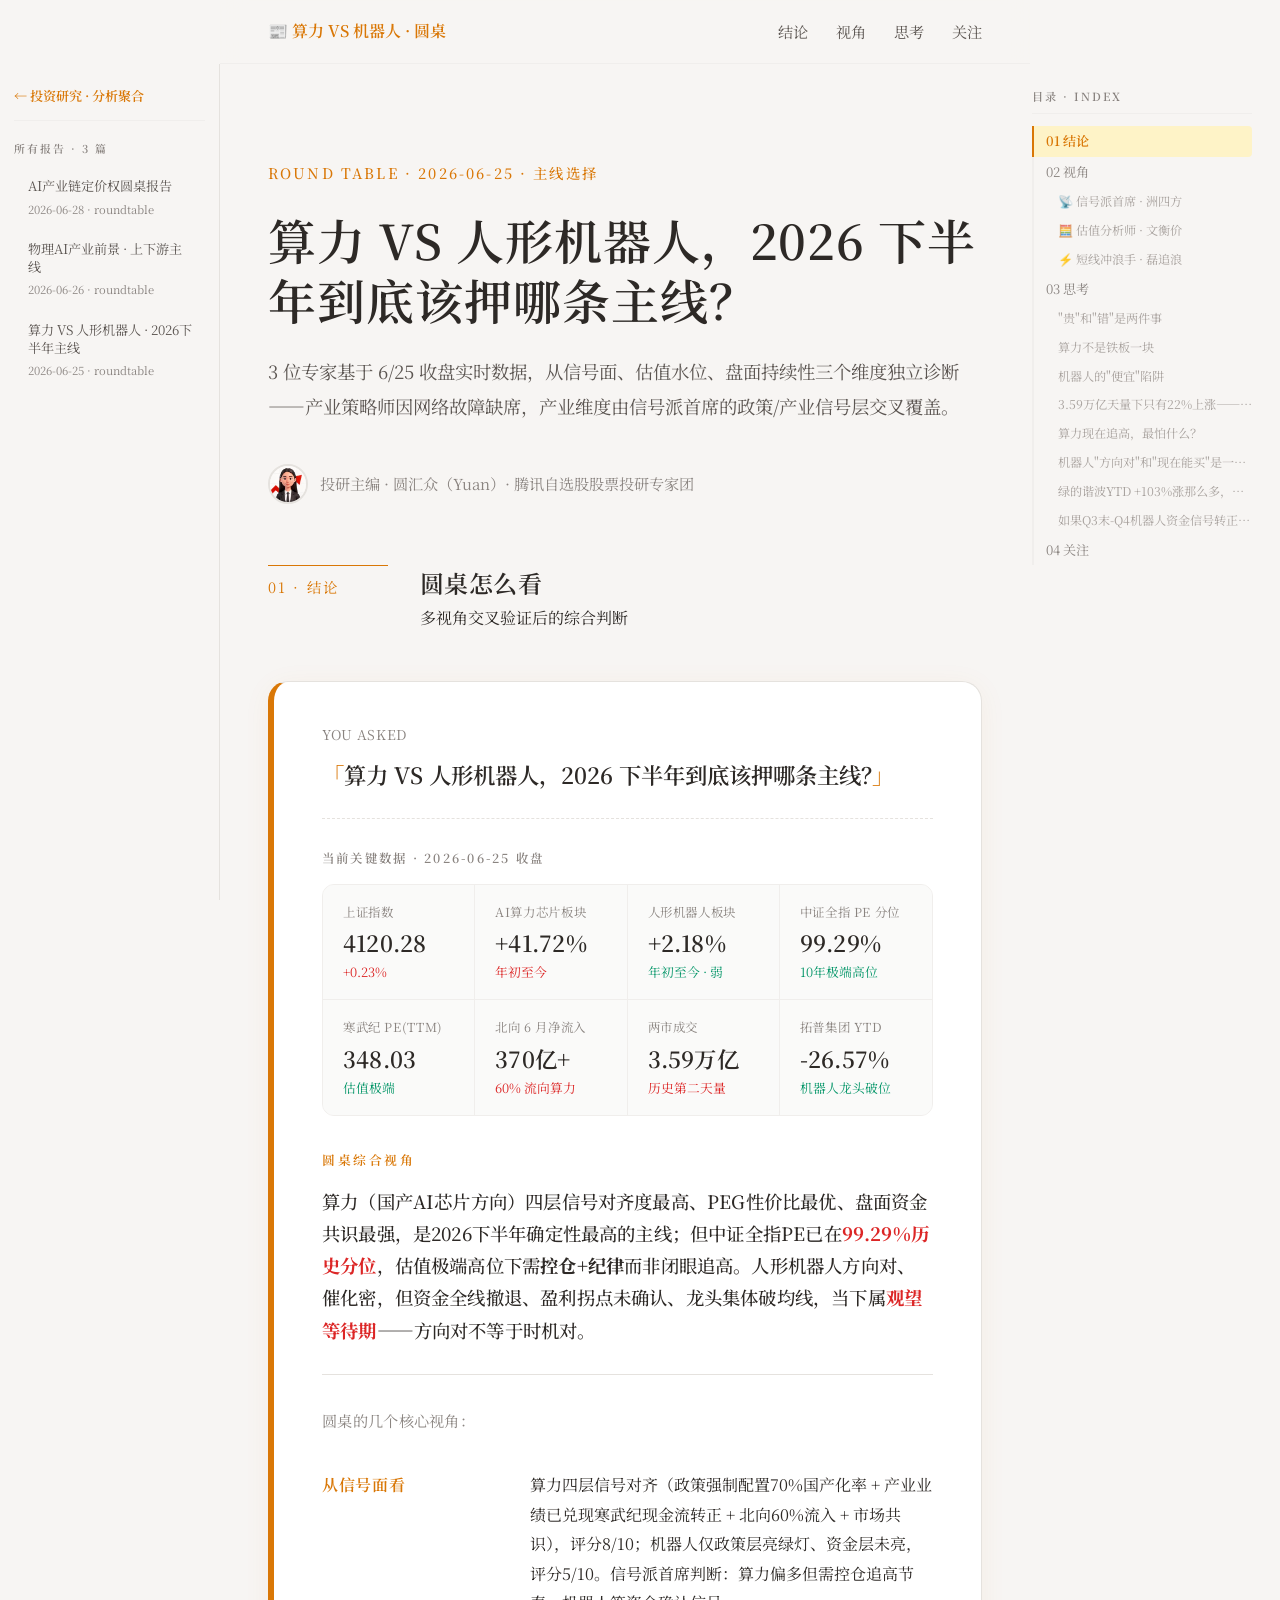
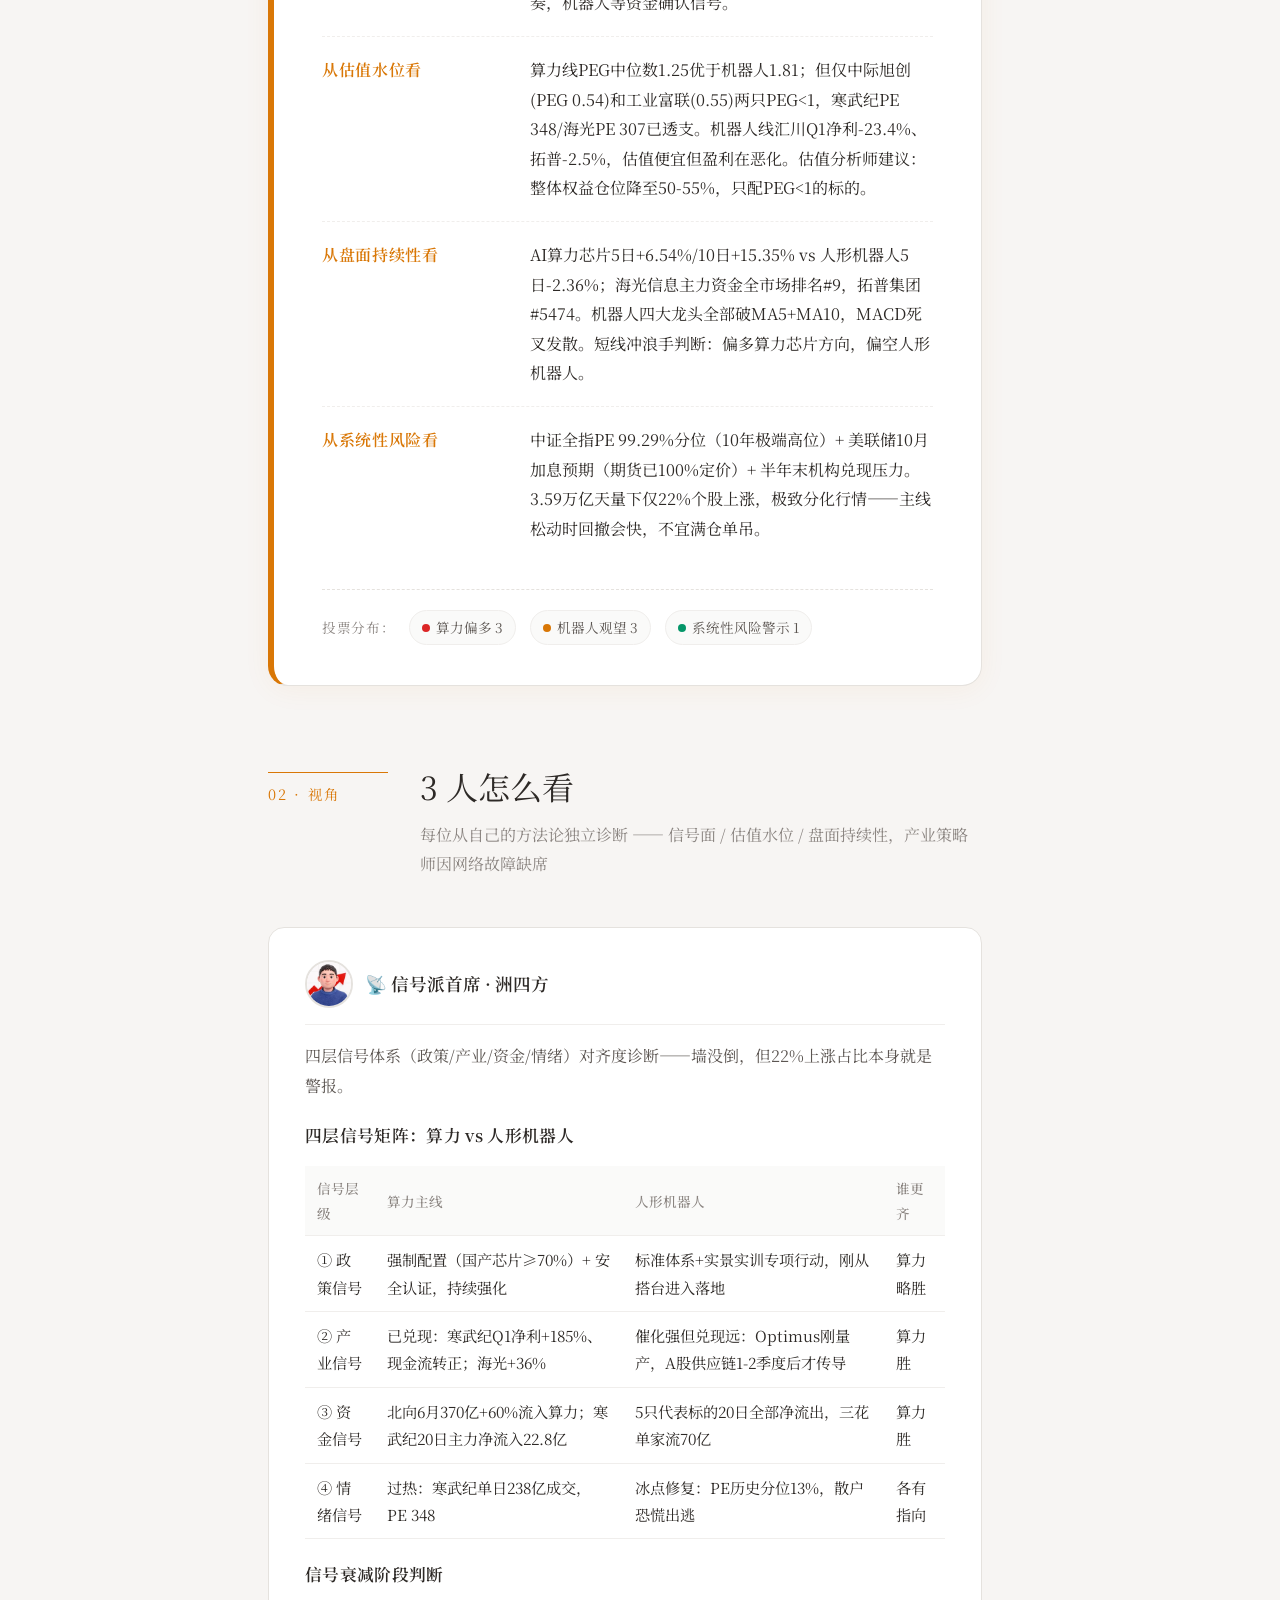
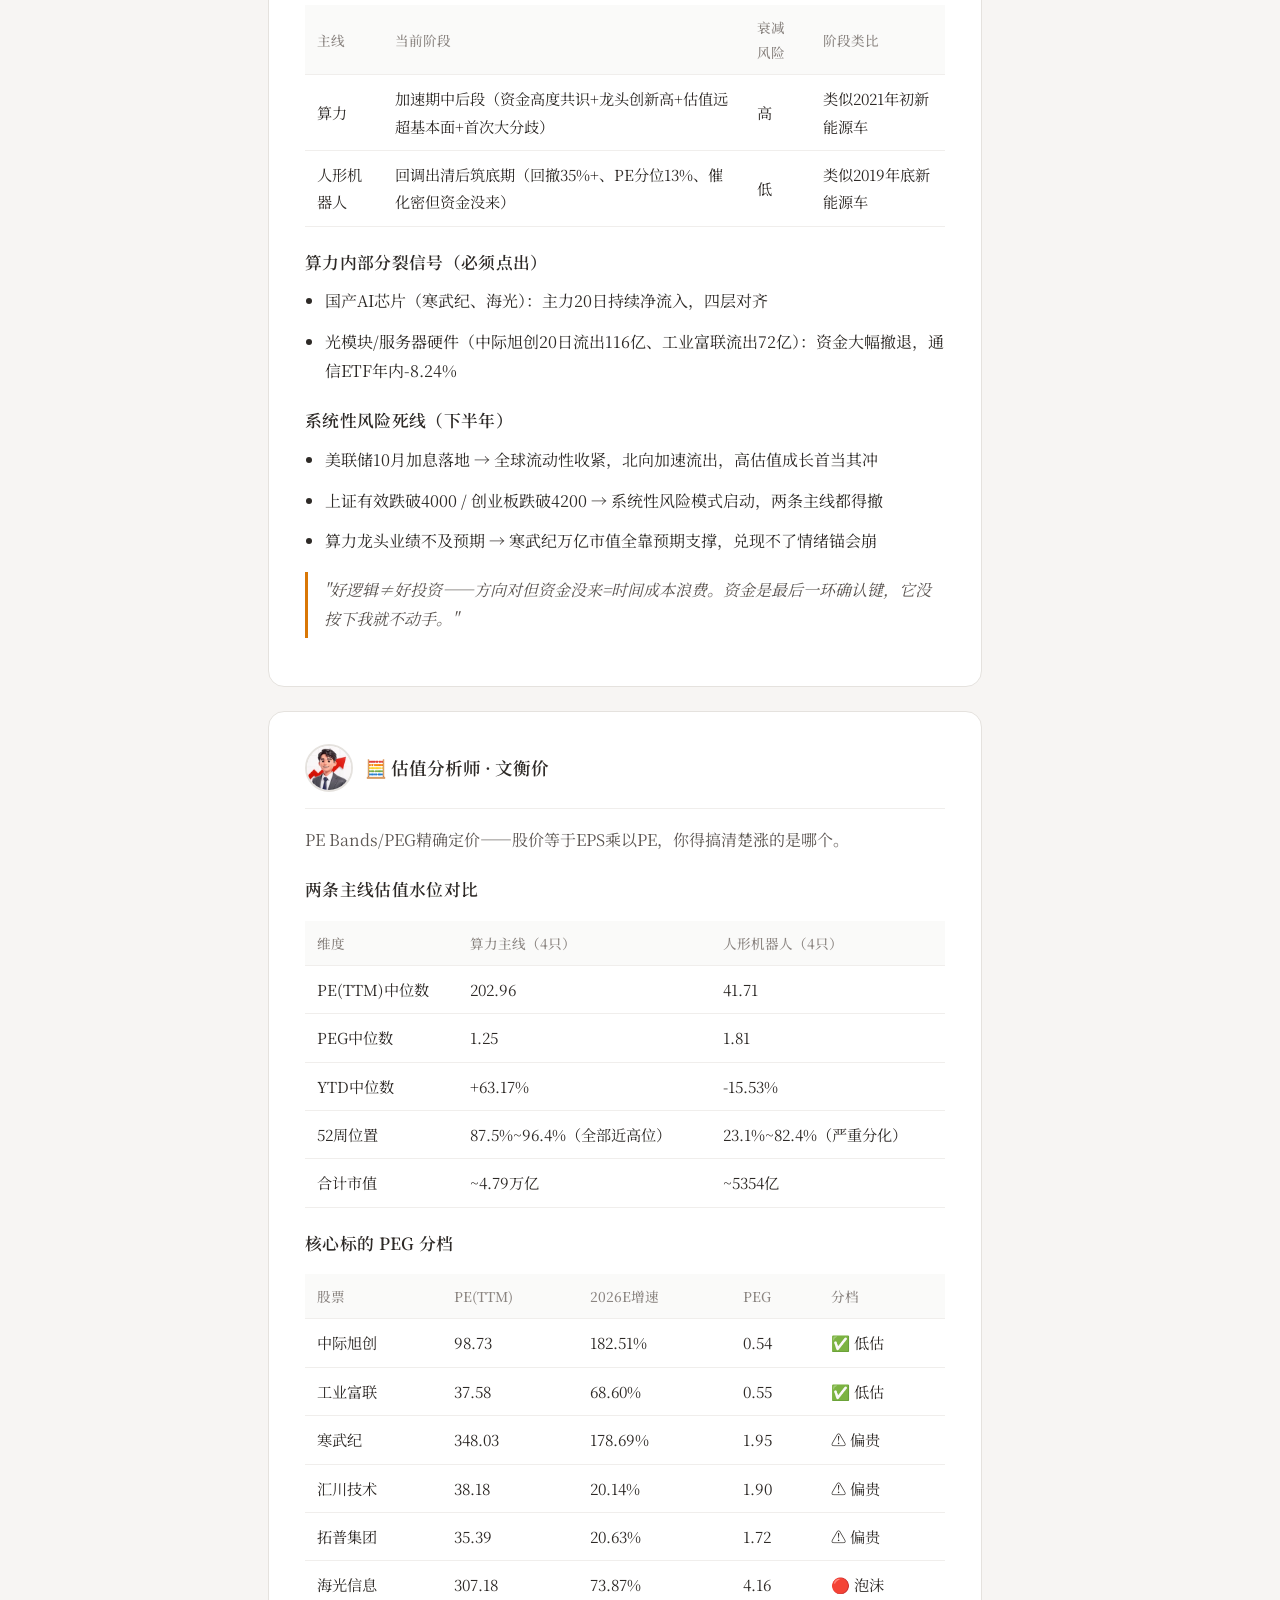
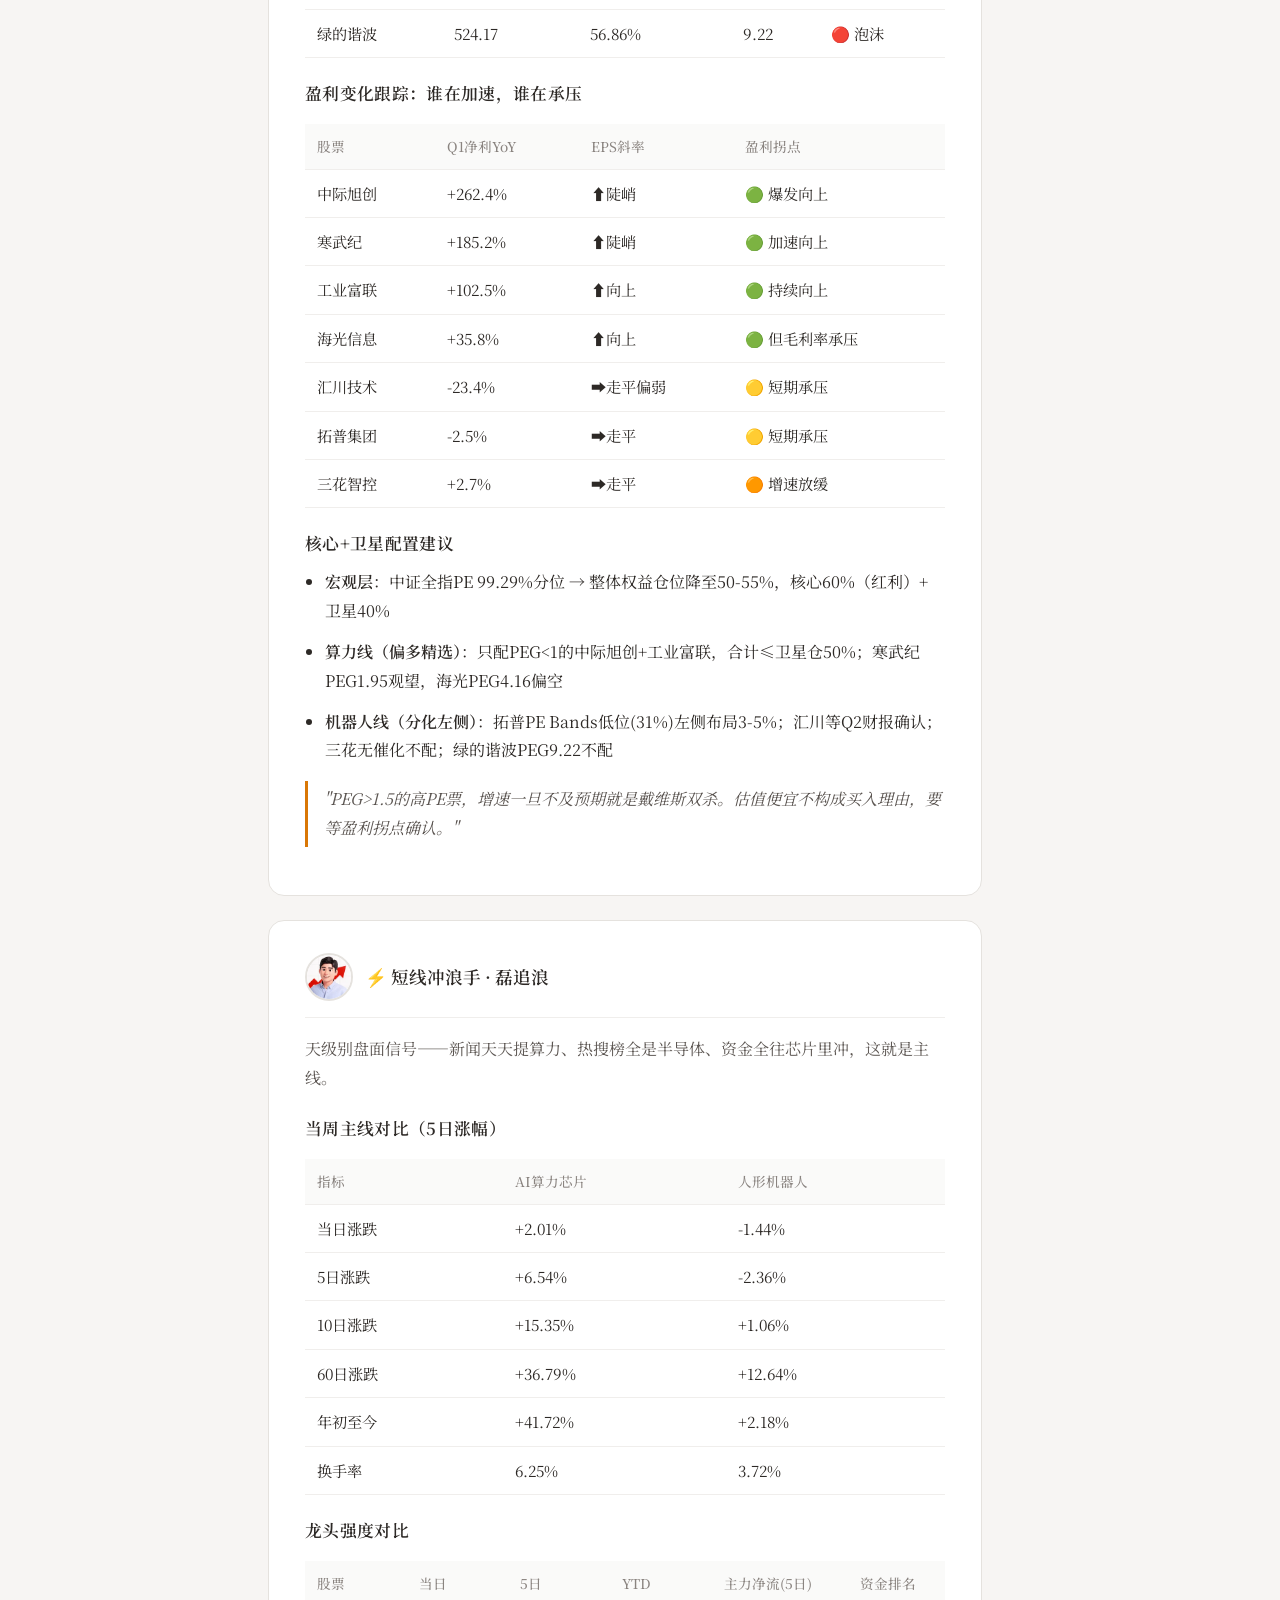
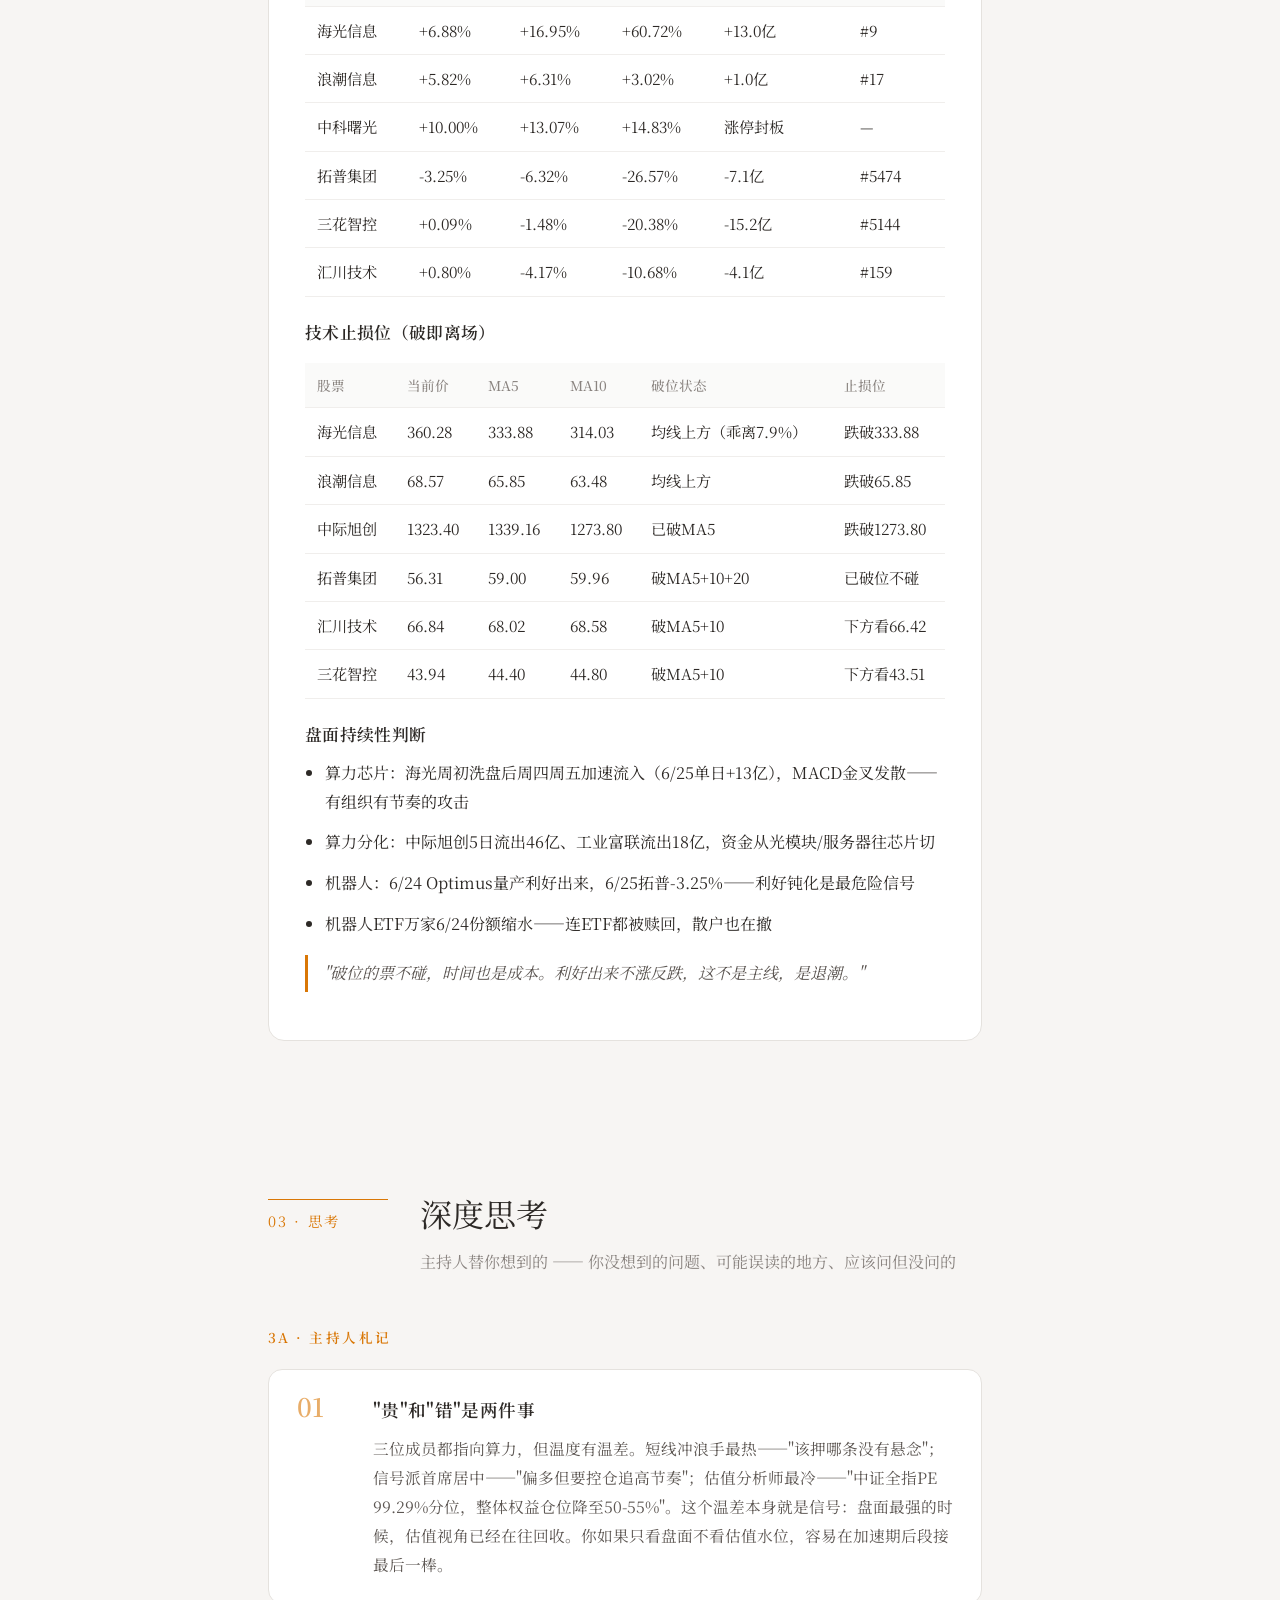
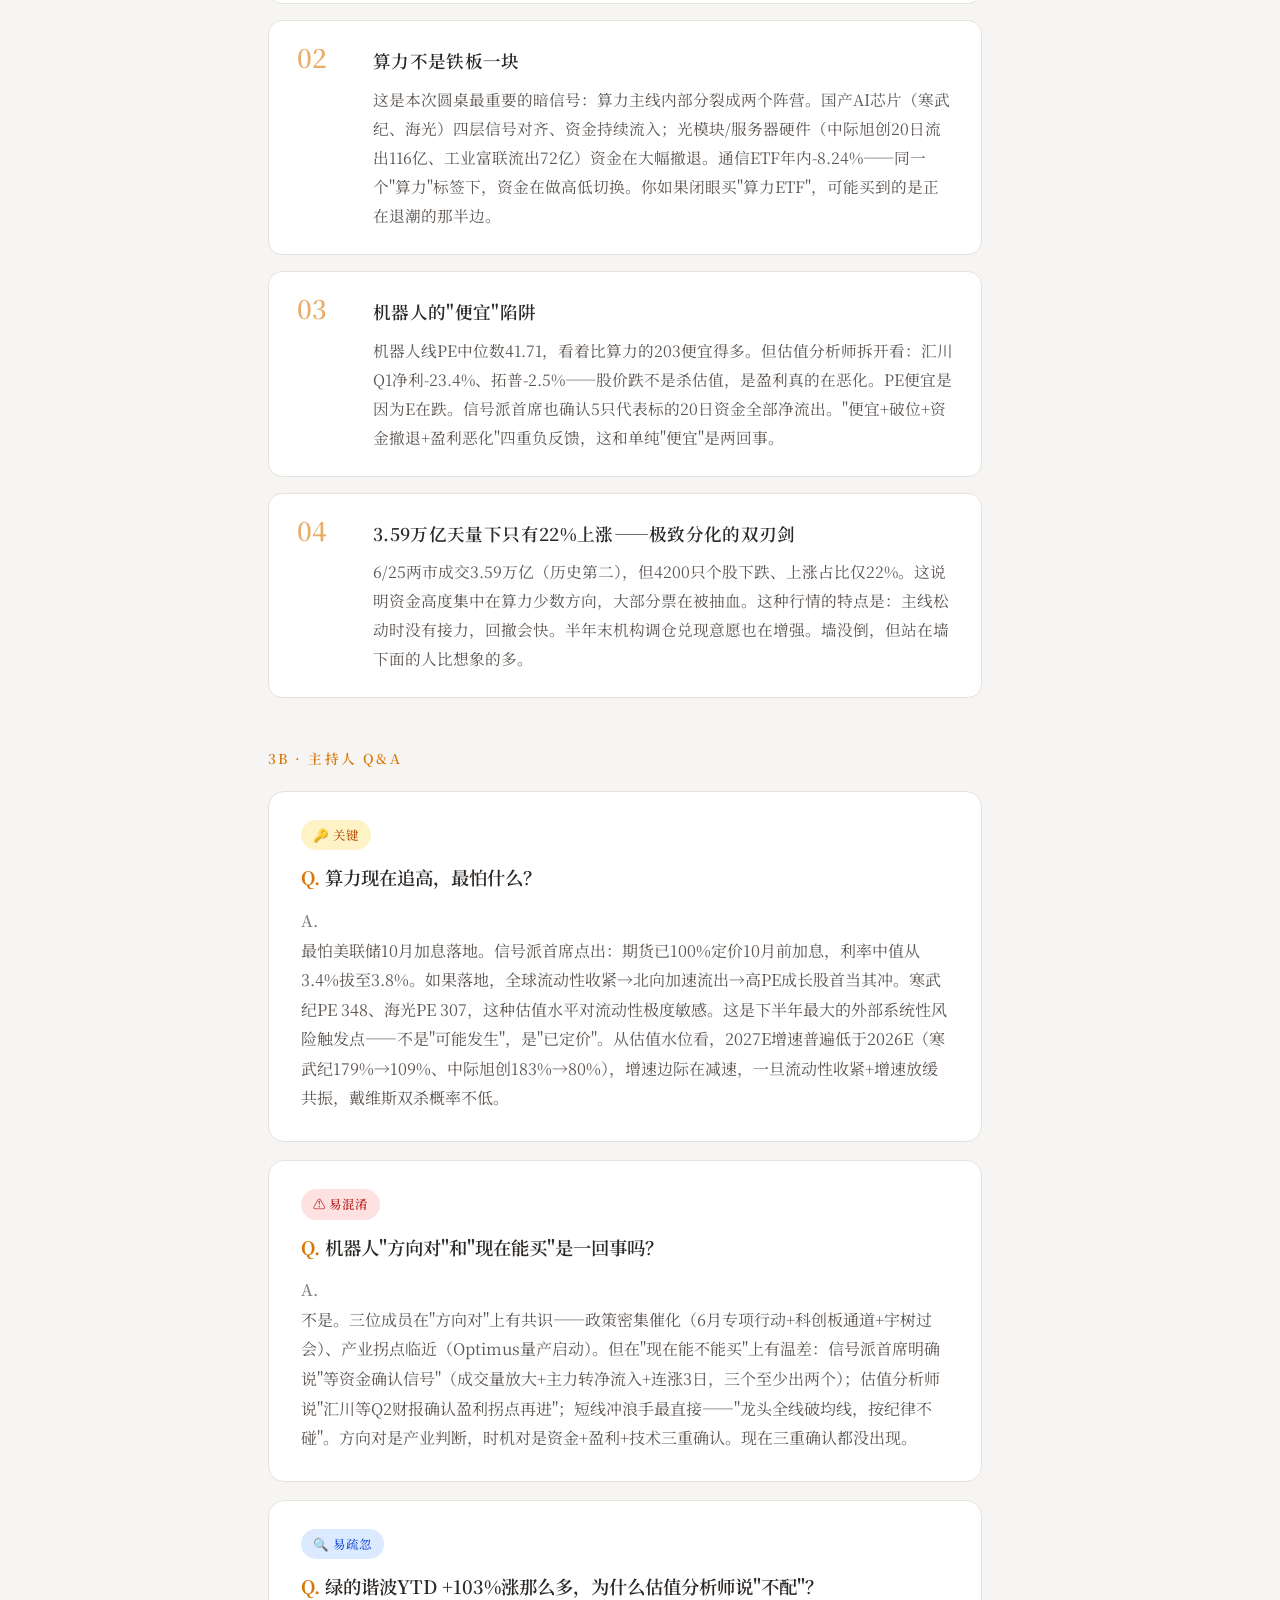
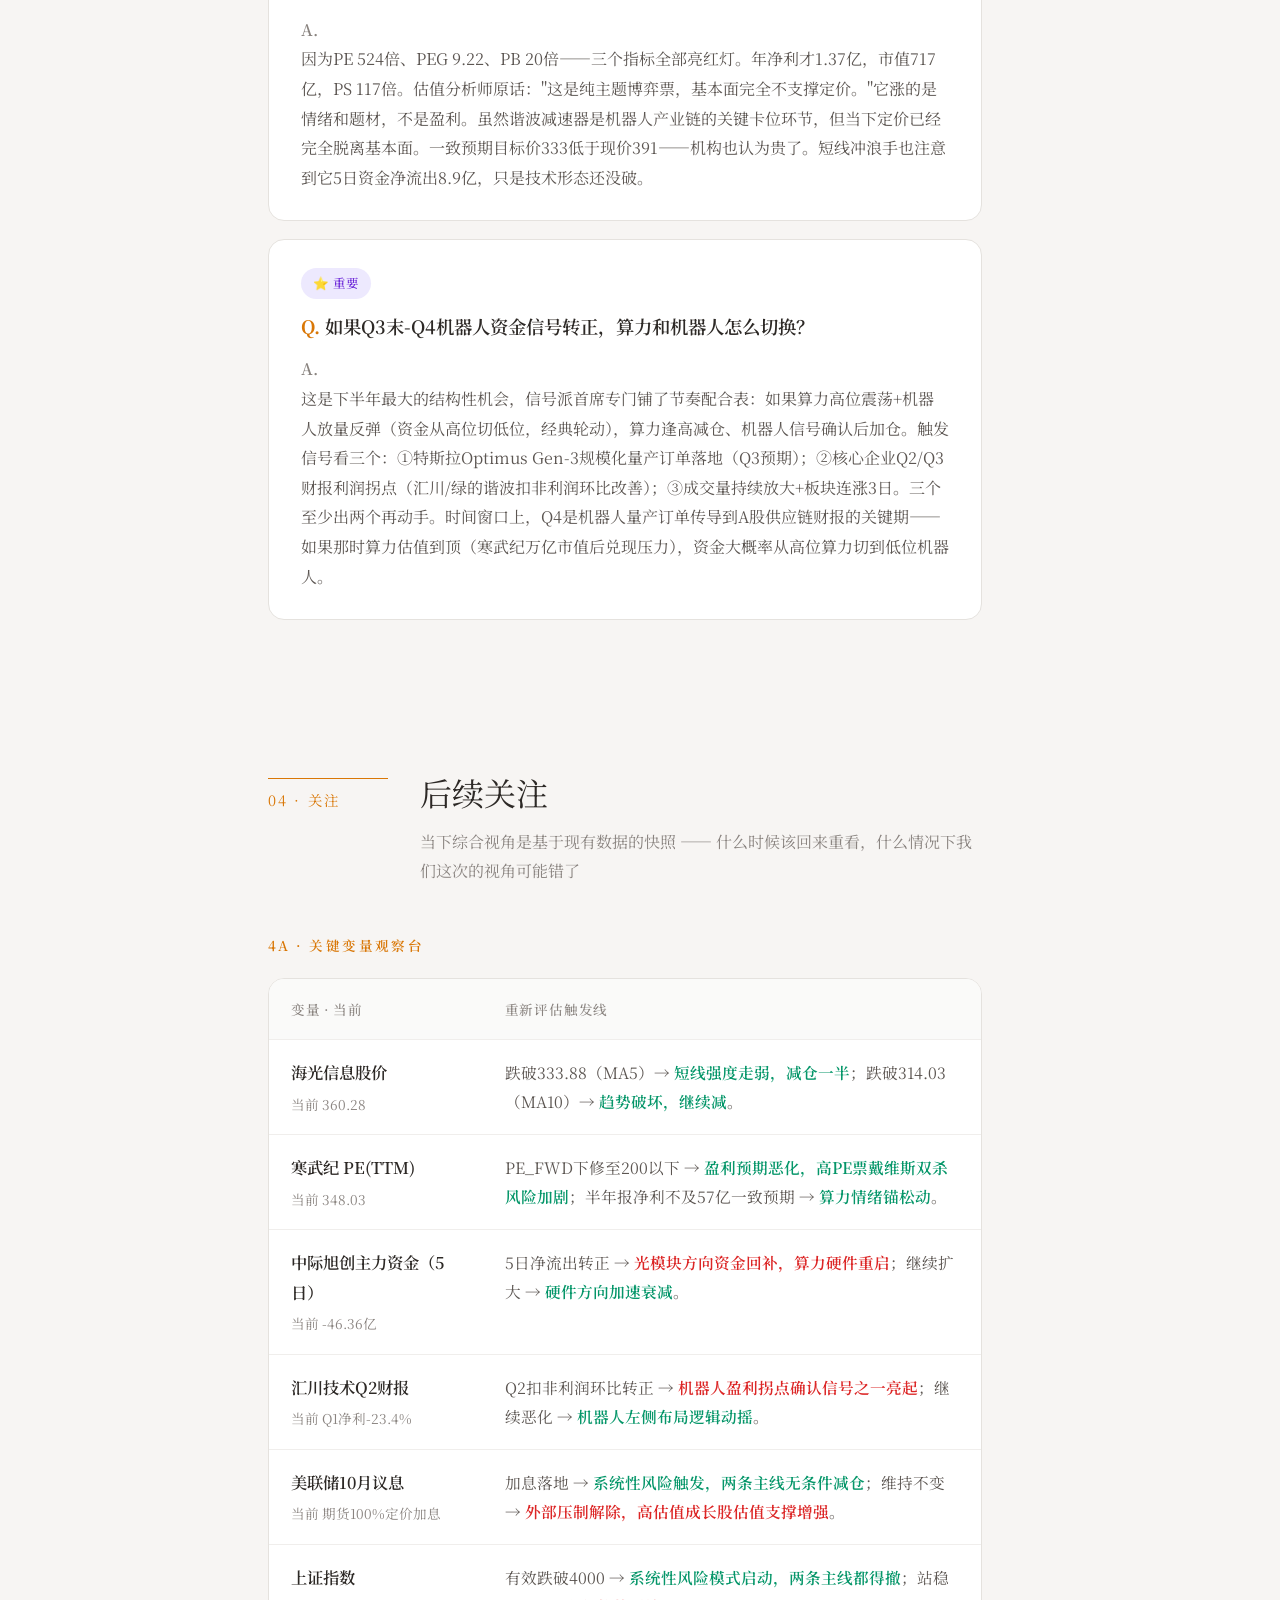
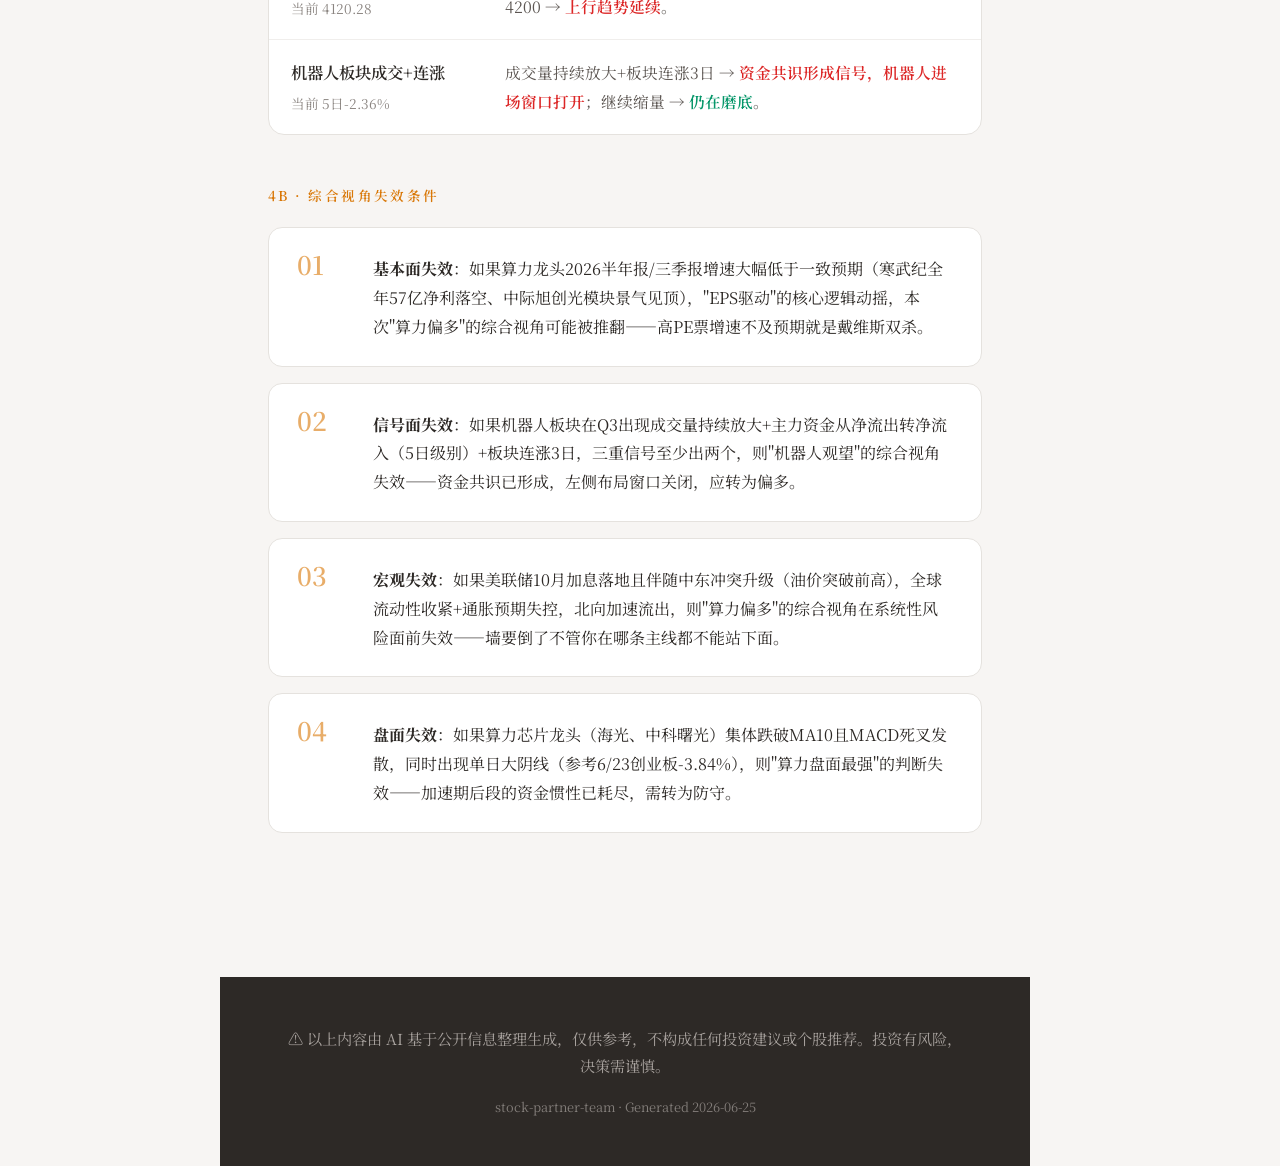
==== commit 6dfd2cd5: "feat: 报告页面加左侧站点导航+右侧TOC目录（page-enhance.js）" ====
--- a/pages/2026-06-25-算力VS人形机器人.html
+++ b/pages/2026-06-25-算力VS人形机器人.html
@@ -705,5 +705,6 @@
   <p class="footer-sub">stock-partner-team · Generated 2026-06-25</p>
 </footer>
 
+<script src="../assets/page-enhance.js"></script>
 </body>
 </html>
